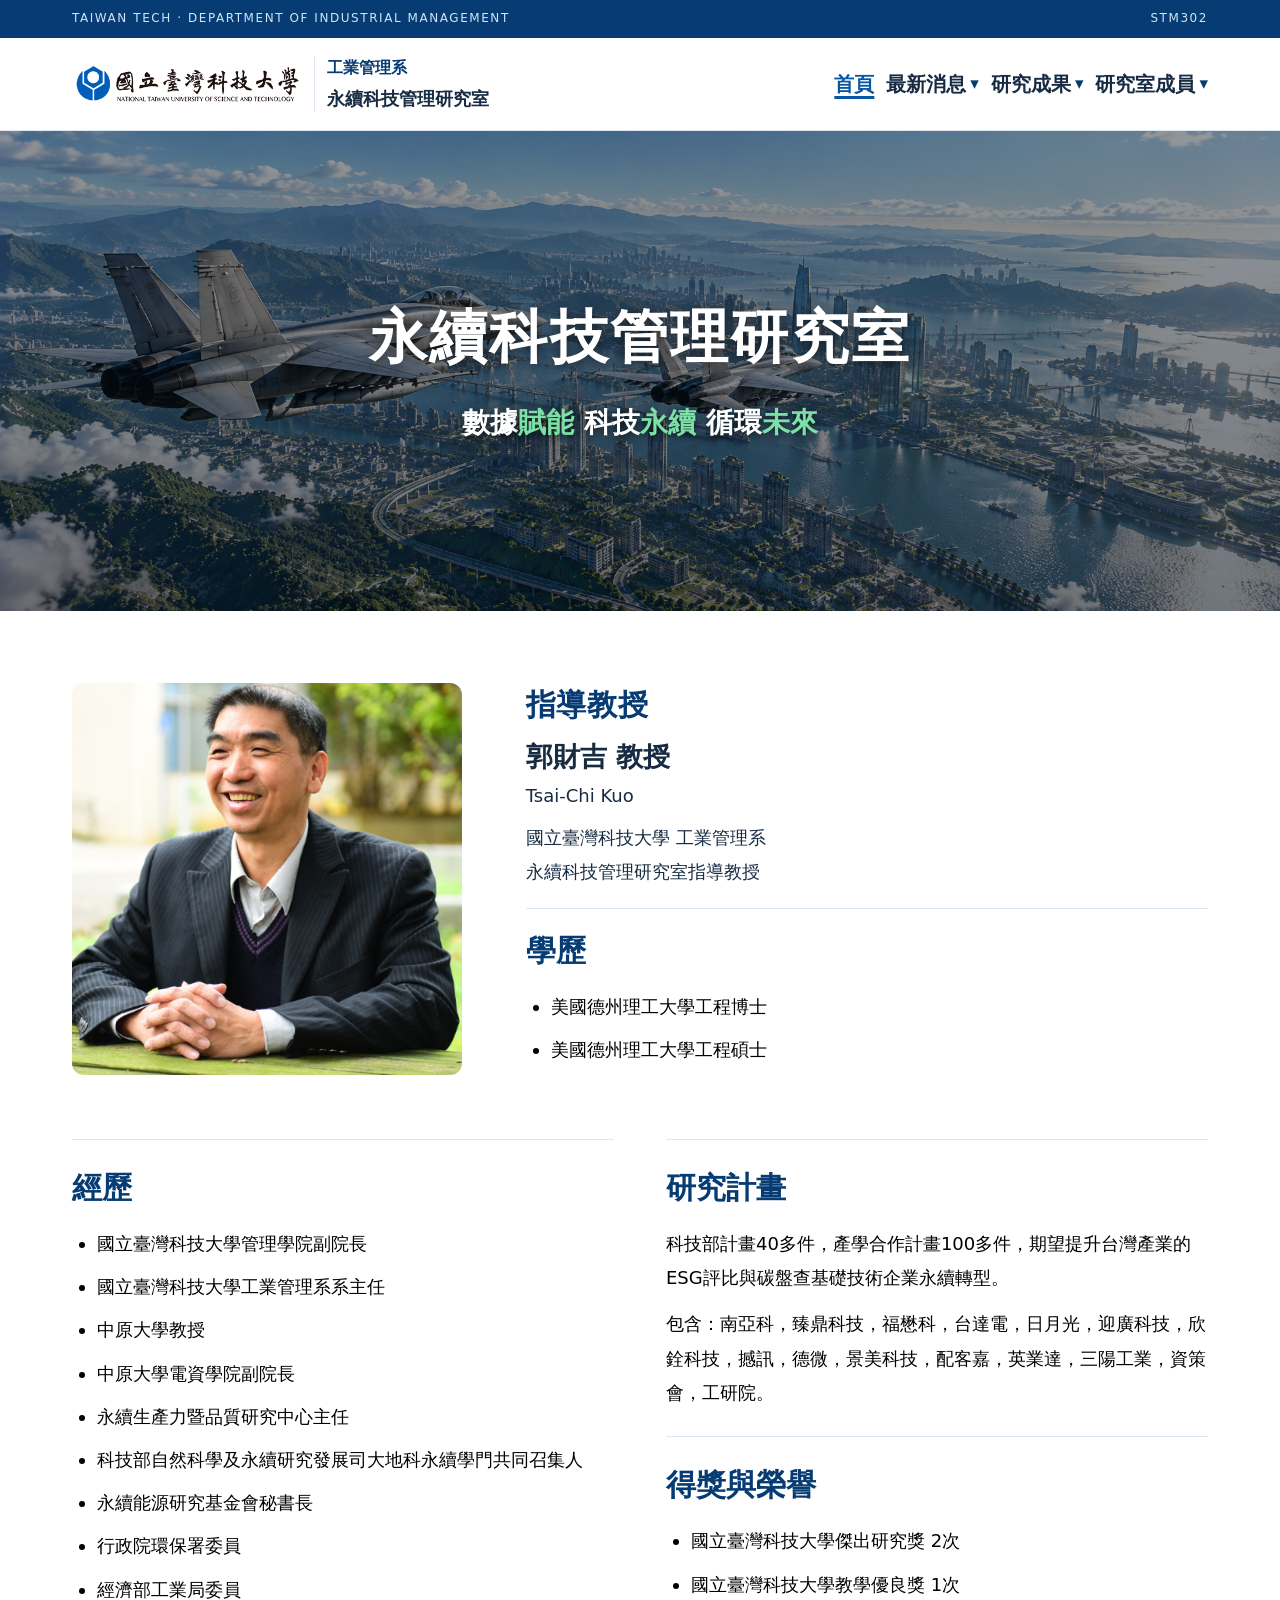
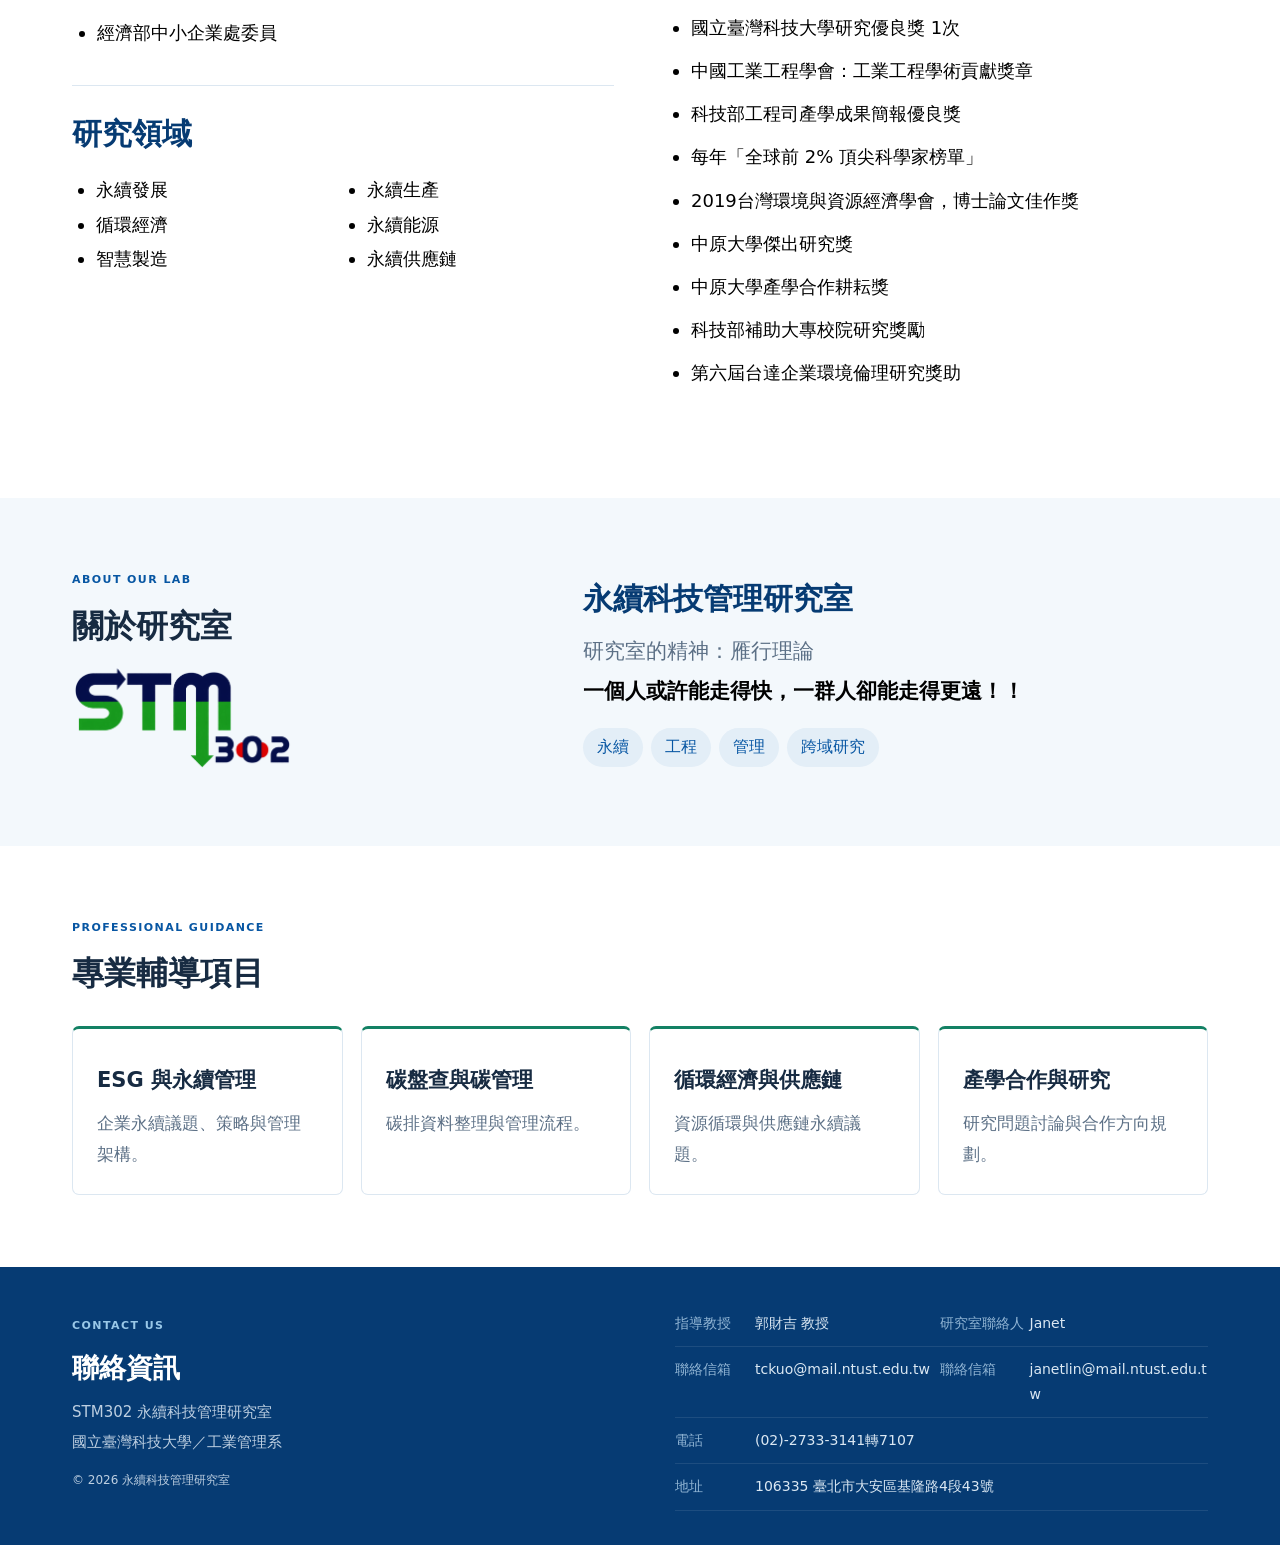
==== index.html @ 4945f53e "網站上架" ====
<!DOCTYPE html>
<html lang="zh-Hant"><head><meta charset="utf-8"><meta content="width=device-width,initial-scale=1" name="viewport"><meta content="國立臺灣科技大學工業管理系，永續科技管理研究室 STM302。首頁" name="description"><title>首頁｜STM302 永續科技管理研究室</title><link href="style.css" rel="stylesheet"><script defer src="script.js"></script></head>
<body><script>document.documentElement.classList.add('has-js');</script><a class="skip-link" href="#main">跳至主要內容</a><div class="topbar"><div class="wrap"><span>TAIWAN TECH · DEPARTMENT OF INDUSTRIAL MANAGEMENT</span><span>STM302</span></div></div>
<header class="site-header"><div class="wrap nav"><a aria-label="永續科技管理研究室首頁" class="school-brand" href="index.html"><img alt="國立臺灣科技大學 National Taiwan University of Science and Technology" height="80" src="assets/ntust-logo.png" width="415"><span class="department">工業管理系<small>永續科技管理研究室</small></span></a><button aria-controls="navLinks" aria-expanded="false" aria-label="開啟導覽選單" class="menu-toggle">選單 ☰</button><nav aria-label="主要導覽" class="nav-links" id="navLinks"><a aria-current="page" href="index.html">首頁</a><div class="nav-members nav-news"><a href="news.html">最新消息</a><button type="button" class="member-nav-toggle" aria-label="展開最新消息選單" aria-expanded="false" aria-controls="news-submenu">▾</button><div class="member-submenu" id="news-submenu"><a href="news.html">觀點資訊</a><a href="news-media.html">媒體報導</a></div></div><div class="nav-members nav-publications"><a href="publications.html">研究成果</a><button type="button" class="member-nav-toggle" aria-label="展開研究成果選單" aria-expanded="false" aria-controls="publication-submenu">▾</button><div class="member-submenu" id="publication-submenu"><a href="publications.html#industry-results">產學成果</a><a href="publications.html#academic-research">學術研究</a></div></div><div class="nav-members"><a href="members.html">研究室成員</a><button type="button" class="member-nav-toggle" aria-label="展開成員選單" aria-expanded="false" aria-controls="member-submenu">▾</button><div class="member-submenu" id="member-submenu"><a href="members.html#current-members">主要成員</a><a href="members.html#alumni-members">畢業成員</a></div></div></nav></div></header>
<main id="main"><section aria-labelledby="lab-title" class="hero">
<!-- 換底圖：修改此 img 的 src，或以新圖片取代 assets/hero-background.png。 -->
<img alt="" aria-hidden="true" class="hero-background" src="assets/hero-background.png">
<div class="wrap hero-centered">
<h1 id="lab-title">永續科技管理研究室</h1>
<p class="hero-subtitle"><span class="hero-white">數據</span><span class="hero-accent">賦能</span> <span class="hero-white">科技</span><span class="hero-accent">永續</span> <span class="hero-white">循環</span><span class="hero-accent">未來</span></p>
</div>
</section>
<section class="section" id="professor">
<div class="wrap profile-grid">
<div class="portrait professor-portrait"><img src="assets/professor.png" alt="郭財吉教授" class="professor-photo"></div><div class="profile-copy">
<h2 class="advisor-heading">指導教授</h2>
<div class="advisor-identity"><h3>郭財吉 教授</h3><p>Tsai-Chi Kuo</p></div>
<p class="lead">國立臺灣科技大學 工業管理系<br>永續科技管理研究室指導教授</p>
<section aria-labelledby="education-title" class="profile-block">
<h3 id="education-title">學歷</h3>
<ul><li>美國德州理工大學工程博士</li><li>美國德州理工大學工程碩士</li></ul>
</section>
</div>
</div><div class="wrap profile-columns"><div class="profile-column"><section aria-labelledby="experience-title" class="profile-block">
<h3 id="experience-title">經歷</h3>
<ul><li>國立臺灣科技大學管理學院副院長</li><li>國立臺灣科技大學工業管理系系主任</li><li>中原大學教授</li><li>中原大學電資學院副院長</li><li>永續生產力暨品質研究中心主任</li><li>科技部自然科學及永續研究發展司大地科永續學門共同召集人</li><li>永續能源研究基金會秘書長</li><li>行政院環保署委員</li><li>經濟部工業局委員</li><li>經濟部中小企業處委員</li></ul>
</section><section aria-labelledby="fields-title" class="profile-block"><h3 id="fields-title">研究領域</h3><ul class="research-fields"><li>永續發展</li><li>循環經濟</li><li>智慧製造</li><li>永續生產</li><li>永續能源</li><li>永續供應鏈</li></ul></section></div><div class="profile-column"><section aria-labelledby="projects-title" class="profile-block">
<h3 id="projects-title">研究計畫</h3>
<p>科技部計畫40多件，產學合作計畫100多件，期望提升台灣產業的ESG評比與碳盤查基礎技術企業永續轉型。</p>
<p>包含：南亞科，臻鼎科技，福懋科，台達電，日月光，迎廣科技，欣銓科技，撼訊，德微，景美科技，配客嘉，英業達，三陽工業，資策會，工研院。</p>
</section><section aria-labelledby="honors-title" class="profile-block">
<h3 id="honors-title">得獎與榮譽</h3>
<ul><li>國立臺灣科技大學傑出研究獎 2次</li><li>國立臺灣科技大學教學優良獎 1次</li><li>國立臺灣科技大學研究優良獎 1次</li><li>中國工業工程學會：工業工程學術貢獻獎章</li><li>科技部工程司產學成果簡報優良獎</li><li>每年「全球前 2% 頂尖科學家榜單」</li><li>2019台灣環境與資源經濟學會，博士論文佳作獎</li><li>中原大學傑出研究獎</li><li>中原大學產學合作耕耘獎</li><li>科技部補助大專校院研究獎勵</li><li>第六屆台達企業環境倫理研究獎助</li></ul>
</section></div></div>
</section>
<section class="section section-soft" id="about"><div class="wrap about-grid"><div><span class="eyebrow">ABOUT OUR LAB</span><h2>關於研究室</h2><span aria-hidden="true" class="big-lab"><img src="assets/lab-icon.png" alt="STM302 永續科技管理研究室" class="lab-icon-about"></span></div><div class="about-copy"><p class="lead about-lab-name">永續科技管理研究室</p><div class="lab-spirit-group"><p class="lab-spirit">研究室的精神：雁行理論</p><p class="lab-spirit lab-spirit-emphasis">一個人或許能走得快，一群人卻能走得更遠！！</p></div><div class="tags"><span>永續</span><span>工程</span><span>管理</span><span>跨域研究</span></div></div></div></section>
<section class="section" id="services"><div class="wrap"><div class="section-heading"><div><span class="eyebrow">PROFESSIONAL GUIDANCE</span><h2>專業輔導項目</h2></div></div><div class="service-grid"><article><h3>ESG 與永續管理</h3><p>企業永續議題、策略與管理架構。</p></article><article><h3>碳盤查與碳管理</h3><p>碳排資料整理與管理流程。</p></article><article><h3>循環經濟與供應鏈</h3><p>資源循環與供應鏈永續議題。</p></article><article><h3>產學合作與研究</h3><p>研究問題討論與合作方向規劃。</p></article></div></div></section></main>
<footer id="contact"><div class="wrap contact-grid restored-contact"><div class="footer-brand"><div class="eyebrow">CONTACT US</div><h2>聯絡資訊</h2><p class="footer-lab-name">STM302 永續科技管理研究室</p><p class="footer-school">國立臺灣科技大學／工業管理系</p><p class="footer-copyright">© <span id="year">2026</span> 永續科技管理研究室</p></div><dl class="contact-info"><div class="contact-identity"><dt>指導教授</dt><dd><a href="https://www.im.ntust.edu.tw/p/412-1014-8023.php?Lang=zh-tw" target="_blank" rel="noopener noreferrer">郭財吉 教授</a></dd><dt>研究室聯絡人</dt><dd>Janet</dd></div><div class="contact-mail"><dt>聯絡信箱</dt><dd><a href="mailto:tckuo@mail.ntust.edu.tw">tckuo@mail.ntust.edu.tw</a></dd><dt>聯絡信箱</dt><dd><a href="mailto:janetlin@mail.ntust.edu.tw">janetlin@mail.ntust.edu.tw</a></dd></div><div><dt>電話</dt><dd>(02)-2733-3141轉7107</dd></div><div><dt>地址</dt><dd>106335 臺北市大安區基隆路4段43號</dd></div></dl></div></footer></body></html>
---- style.css ----
/* STM302：保守整理版。保留原選擇器、條件規則順序與所有不同值的覆寫設定。 */

:root {
  --blue: #0756a3;
  --deep: #063b73;
  --green: #138164;
  --ink: #172b42;
  --muted: #5c7086;
  --line: #dce7f1;
  --soft: #f3f8fc;
}

* {
  box-sizing: border-box;
}

html {
  scroll-behavior: smooth;
  scroll-padding-top: 16px;
}

body {
  margin: 0;
  background: white;
  color: var(--ink);
  font-family: "Microsoft JhengHei","Noto Sans TC",system-ui,sans-serif;
  line-height: 1.8;
}

a {
  color: inherit;
  text-decoration: none;
}

button {
  font: inherit;
  cursor: pointer;
}

h1,h2,h3,p {
  margin-top: 0;
}

h2 {
  font-size: 32px;
  line-height: 1.45;
  margin-bottom: 22px;
  font-weight: 700;
}

p {
  color: var(--muted);
  font-size: 15px;
}

a:focus-visible,button:focus-visible,summary:focus-visible {
  outline: 3px solid #e7aa38;
  outline-offset: 5px;
}

.wrap {
  max-width: 1200px;
  margin: auto;
  padding: 0 32px;
}

.skip-link {
  position: fixed;
  top: -100px;
  left: 15px;
  background: white;
  padding: 10px;
  z-index: 50;
}

.skip-link:focus {
  top: 8px;
}

.topbar {
  background: var(--deep);
  color: #d2e5f4;
  font-size: 10px;
  letter-spacing: .13em;
  padding: 8px 0;
}

.topbar .wrap {
  display: flex;
  justify-content: space-between;
}

.site-header {
  position: relative;
  top: auto;
  background: rgba(255,255,255,.97);
  border-bottom: 1px solid var(--line);
  z-index: 10;
}

.nav {
  display: flex;
  justify-content: space-between;
  align-items: center;
  gap: 24px;
  min-height: 92px;
}

.school-brand {
  display: flex;
  align-items: center;
  gap: 17px;
  flex-shrink: 0;
}

.school-brand img {
  width: 255px;
  height: auto;
  display: block;
}

.department {
  border-left: 1px solid var(--line);
  padding-left: 17px;
  color: var(--deep);
  font-size: 14px;
  font-weight: 700;
  line-height: 1.5;
}

.department small {
  display: block;
  font-size: 10px;
  font-weight: 400;
  color: var(--muted);
  margin-top: 3px;
}

.nav-links {
  display: flex;
  gap: 23px;
  align-items: center;
  font-size: 13px;
  font-weight: 600;
}

.nav-links a {
  padding: 31px 0;
  border-bottom: 3px solid transparent;
}

.nav-links a:hover,.nav-links a[aria-current="page"] {
  border-color: var(--blue);
  color: var(--blue);
}

.menu-toggle {
  display: none;
  border: 1px solid var(--line);
  background: white;
  padding: 8px 13px;
  color: var(--blue);
  border-radius: 4px;
}

.hero {
  background: linear-gradient(115deg,#f5faff,#eaf4fd 65%,#edf8f2);
  padding: 64px 0 60px;
}

.hero-grid {
  display: grid;
  grid-template-columns: 1.3fr 1fr;
  gap: 55px;
  align-items: center;
}

.eyebrow {
  color: var(--blue);
  letter-spacing: .13em;
  font-size: 11px;
  font-weight: 700;
  display: block;
}

.lab-name {
  font-size: 16px;
  font-weight: 600;
  letter-spacing: .06em;
  margin: 18px 0 10px;
  color: var(--deep);
}

.hero h1 {
  font-size: clamp(32px,3.6vw,46px);
  line-height: 1.45;
  letter-spacing: -.025em;
  margin-bottom: 20px;
}

.hero h1 span {
  color: var(--green);
}

.hero-description {
  font-size: 16px;
  line-height: 1.9;
  margin-bottom: 26px;
}

.actions {
  display: flex;
  gap: 12px;
  flex-wrap: wrap;
}

.btn {
  display: inline-block;
  background: var(--blue);
  color: white;
  padding: 11px 21px;
  font-size: 13px;
  font-weight: 600;
  border-radius: 5px;
  border: 1px solid var(--blue);
}

.btn:hover {
  background: var(--deep);
}

.btn-outline {
  color: var(--blue);
  background: white;
  border-color: #b9d0e6;
}

.btn-outline:hover {
  background: #e1edf7;
}

.hero-panel {
  position: relative;
  background: linear-gradient(150deg,#0756a3,#063b73);
  border-radius: 16px;
  min-height: 365px;
  overflow: hidden;
  color: white;
  padding: 26px;
  box-shadow: 0 18px 40px #0b548320;
}

.panel-kicker {
  font-size: 10px;
  letter-spacing: .2em;
  color: #b4d2e9;
}

.diagram {
  position: relative;
  height: 265px;
  display: grid;
  place-items: center;
}

.orbit {
  width: 215px;
  height: 215px;
  border: 1px solid #77b5d773;
  border-radius: 50%;
  display: grid;
  place-items: center;
  position: relative;
}

.orbit:before {
  content: "";
  position: absolute;
  inset: 26px;
  border: 1px solid #b7e2d773;
  border-radius: 50%;
}

.orbit span {
  background: #ffffff10;
  border: 1px solid #ffffff25;
  border-radius: 50%;
  width: 110px;
  height: 110px;
  display: grid;
  place-items: center;
  font-size: 33px;
  font-weight: 600;
  letter-spacing: .1em;
  color: #e1f5ea;
}

.orbit-label {
  position: absolute;
  background: #0b548e;
  color: #d3e7f6;
  border: 1px solid #78afcc;
  font-size: 11px;
  border-radius: 30px;
  padding: 5px 14px;
}

.label-one {
  top: 21px;
  left: 46%;
}

.label-two {
  bottom: 42px;
  left: 10%;
}

.label-three {
  bottom: 42px;
  right: 10%;
}

.panel-bottom {
  display: flex;
  align-items: center;
  justify-content: space-between;
  gap: 12px;
  border-top: 1px solid #ffffff25;
  padding-top: 15px;
}

.panel-bottom strong {
  letter-spacing: .13em;
  font-size: 18px;
}

.panel-bottom span {
  font-size: 11px;
  color: #c1dcec;
}

.section {
  padding: 72px 0;
}

.section-soft {
  background: var(--soft);
}

.profile-grid {
  display: grid;
  grid-template-columns: .8fr 1.4fr;
  gap: 64px;
  align-items: center;
}

.portrait {
  background: linear-gradient(140deg,#0c5297,#16806e);
  color: white;
  padding: 26px;
  border-radius: 12px;
  min-height: 355px;
  display: flex;
  flex-direction: column;
  justify-content: space-between;
}

.portrait>span {
  font-size: 10px;
  letter-spacing: .18em;
  color: #d6e7f2;
}

.portrait-initial {
  font-size: 77px;
  font-family: serif;
  align-self: center;
  color: #ffffff68;
}

.portrait h2 {
  font-size: 27px;
  margin-bottom: 0;
}

.portrait p {
  color: #dae8ee;
  margin-bottom: 3px;
  font-size: 13px;
}

.portrait small {
  font-size: 10px;
  color: #c6dce2;
}

.profile-copy h2 {
  margin: 15px 0 18px;
}

.lead {
  font-size: 18px;
  line-height: 1.9;
  color: var(--ink);
}

.scholar-links {
  display: flex;
  flex-wrap: wrap;
  gap: 9px;
  margin: 22px 0;
}

.scholar-links a {
  padding: 7px 11px;
  color: var(--blue);
  border: 1px solid #c6d9e9;
  border-radius: 4px;
  font-size: 11px;
  background: white;
}

.scholar-links a:hover {
  background: #eef6fd;
}

.profile-details {
  margin-top: 20px;
}

details {
  border-top: 1px solid var(--line);
  padding: 12px 0;
}

summary {
  font-size: 13px;
  cursor: pointer;
  color: var(--deep);
  font-weight: 600;
}

details p {
  font-size: 12px;
  margin: 12px 0 0;
}

.about-grid {
  display: grid;
  grid-template-columns: 1fr 1.4fr;
  gap: 64px;
}

.about-grid h2 {
  margin: 14px 0;
}

.big-lab {
  font-size: 54px;
  font-weight: 700;
  color: #d0e0ee;
  letter-spacing: .04em;
}

.note {
  font-size: 12px;
  color: var(--muted);
  border-left: 3px solid #9dbbb1;
  padding: 4px 0 4px 13px;
}

.tags {
  display: flex;
  flex-wrap: wrap;
  gap: 8px;
  margin-top: 23px;
}

.tags span {
  font-size: 12px;
  color: var(--blue);
  background: #e3eef7;
  border-radius: 30px;
  padding: 5px 14px;
}

.section-heading {
  display: flex;
  justify-content: space-between;
  align-items: end;
  gap: 32px;
  margin-bottom: 30px;
}

.section-heading h2 {
  margin: 12px 0 0;
}

.section-heading p {
  font-size: 12px;
  margin: 0;
}

.service-grid {
  display: grid;
  grid-template-columns: repeat(4,1fr);
  gap: 18px;
}

.service-grid article,.research-card {
  border: 1px solid var(--line);
  padding: 24px;
  border-radius: 7px;
  border-top: 3px solid var(--green);
  background: white;
}

.service-number {
  font-size: 27px;
  color: #9ebacb;
  font-weight: 600;
}

.service-grid h3 {
  font-size: 17px;
  margin: 12px 0;
}

.service-grid p {
  font-size: 13px;
  margin: 0;
}

footer {
  background: var(--deep);
  color: #dbe8f3;
  padding: 48px 0 0;
}

footer h2 {
  color: white;
  font-size: 27px;
  margin: 12px 0;
}

footer .eyebrow {
  color: #99c8e8;
}

footer p {
  font-size: 13px;
  color: #bdcfe1;
  margin: 3px 0;
}

.contact-grid {
  display: grid;
  grid-template-columns: 1fr 1fr;
  gap: 70px;
  align-items: center;
}

.contact-grid dl {
  margin: 0;
}

.contact-grid dl div {
  display: grid;
  grid-template-columns: 105px 1fr;
  gap: 10px;
  padding: 10px 0;
  border-bottom: 1px solid #ffffff18;
  font-size: 12px;
}

.contact-grid dt {
  color: #91b5d4;
}

.contact-grid dd {
  margin: 0;
  color: #dbe8f3;
}

.footer-bottom {
  margin-top: 35px;
  padding-top: 19px;
  padding-bottom: 19px;
  border-top: 1px solid #ffffff20;
  display: flex;
  justify-content: space-between;
  gap: 15px;
  font-size: 10px;
  color: #9cbbd6;
}

.page-hero {
  background: var(--soft);
  padding: 32px 0 44px;
  border-bottom: 1px solid var(--line);
}

.breadcrumb {
  display: flex;
  gap: 8px;
  font-size: 11px;
  color: var(--muted);
  margin-bottom: 25px;
}

.breadcrumb a {
  color: var(--blue);
}

.page-hero h1 {
  font-size: 38px;
  margin: 9px 0;
}

.page-hero p {
  margin-bottom: 0;
}

.news-list {
  margin-top: 32px;
}

.news-list article {
  display: grid;
  grid-template-columns: 150px 1fr;
  gap: 30px;
  border-top: 1px solid var(--line);
  padding: 27px 0;
}

.news-list time {
  color: var(--blue);
  font-size: 13px;
}

.category {
  display: inline-block;
  background: #eaf4fc;
  color: var(--blue);
  padding: 3px 9px;
  border-radius: 3px;
  font-size: 10px;
}

.news-list h2 {
  font-size: 21px;
  margin: 10px 0;
}

.news-list p {
  font-size: 14px;
  margin-bottom: 0;
}

.research-grid {
  display: grid;
  grid-template-columns: repeat(3,1fr);
  gap: 24px;
  margin-top: 30px;
}

.research-card h2 {
  font-size: 22px;
  margin: 15px 0;
}

.research-card p {
  font-size: 14px;
}

.results-grid {
  display: grid;
  grid-template-columns: 1fr 1fr;
  gap: 24px;
}

.feature-card {
  padding: 30px;
  border: 1px solid var(--line);
  border-radius: 8px;
  background: var(--soft);
}

.feature-card h2 {
  font-size: 25px;
  margin: 14px 0;
}

.advisor-member {
  display: flex;
  align-items: center;
  gap: 30px;
  border-bottom: 1px solid var(--line);
  padding-bottom: 36px;
}

.member-initial {
  width: 110px;
  height: 125px;
  border-radius: 8px;
  background: #e0edf6;
  display: grid;
  place-items: center;
  font-size: 44px;
  color: var(--blue);
  font-family: serif;
}

.advisor-member h2 {
  font-size: 26px;
  margin: 10px 0;
}

.advisor-member p {
  margin-bottom: 12px;
}

.text-link {
  font-size: 13px;
  color: var(--blue);
  text-decoration: underline;
  text-underline-offset: 4px;
}

.member-groups {
  margin-top: 35px;
}

@media (max-width:1100px) {
  .school-brand img {
    width: 220px;
  }

  .department {
    font-size: 12px;
    padding-left: 12px;
  }

  .school-brand {
    gap: 12px;
  }

  .nav-links {
    gap: 17px;
    font-size: 12px;
  }

  .hero-grid {
    gap: 35px;
  }

  .service-grid {
    grid-template-columns: 1fr 1fr;
  }

}

@media (max-width:950px) {
  .menu-toggle {
    display: block;
    flex-shrink: 0;
  }

  .nav-links {
    display: none;
    position: absolute;
    left: 0;
    right: 0;
    top: 92px;
    background: white;
    border-bottom: 1px solid var(--line);
    padding: 13px 32px;
    gap: 0;
  }

  .nav-links.open {
    display: grid;
    grid-template-columns: repeat(3,1fr);
  }

  .nav-links a {
    padding: 10px 0;
  }

  .hero h1 {
    font-size: 35px;
  }

  .profile-grid,.about-grid {
    gap: 35px;
  }

}

@media (max-width:680px) {
  .wrap {
    padding: 0 20px;
  }

  .topbar {
    font-size: 8px;
    letter-spacing: .035em;
  }

  .nav {
    min-height: 84px;
    gap: 10px;
  }

  .school-brand img {
    width: 195px;
  }

  .school-brand {
    align-items: flex-start;
    flex-direction: column;
    gap: 3px;
  }

  .department {
    border: none;
    padding: 0;
    font-size: 10px;
  }

  .department small {
    display: inline;
    font-size: 9px;
    margin-left: 10px;
  }

  .menu-toggle {
    padding: 7px 9px;
    font-size: 12px;
  }

  .nav-links {
    top: 84px;
    padding: 12px 20px;
    grid-template-columns: 1fr 1fr !important;
  }

  .hero {
    padding: 37px 0;
  }

  .hero-grid,.profile-grid,.about-grid,.results-grid,.contact-grid,.research-grid {
    grid-template-columns: 1fr;
    gap: 28px;
  }

  .hero h1 {
    font-size: 32px;
  }

  .hero-description {
    font-size: 14px;
  }

  .hero-panel {
    min-height: 330px;
    padding: 22px;
  }

  .diagram {
    height: 230px;
  }

  .orbit {
    width: 185px;
    height: 185px;
  }

  .hero-panel .label-one {
    top: 10px;
  }

  .label-two,.label-three {
    bottom: 28px;
  }

  .section {
    padding: 46px 0;
  }

  h2 {
    font-size: 27px;
  }

  .portrait {
    min-height: 285px;
    max-width: 400px;
  }

  .profile-copy h2 {
    font-size: 29px;
  }

  .lead {
    font-size: 16px;
  }

  .big-lab {
    font-size: 40px;
  }

  .section-heading {
    display: block;
  }

  .section-heading p {
    margin-top: 15px;
  }

  .service-grid {
    grid-template-columns: 1fr;
    gap: 14px;
  }

  .service-grid article {
    padding: 20px;
  }

  .service-grid h3 {
    margin: 6px 0;
  }

  .news-list article {
    grid-template-columns: 1fr;
    gap: 8px;
  }

  .page-hero {
    padding: 25px 0 32px;
  }

  .page-hero h1 {
    font-size: 30px;
  }

  .feature-card {
    padding: 24px;
  }

  .advisor-member {
    gap: 20px;
  }

  .advisor-member h2 {
    font-size: 23px;
  }

  .member-initial {
    width: 80px;
    height: 105px;
    flex-shrink: 0;
  }

  .footer-bottom {
    flex-direction: column;
    gap: 4px;
  }

  footer {
    padding-top: 35px;
  }

  .contact-grid {
    gap: 20px;
  }

  .contact-grid dl div {
    grid-template-columns: 90px 1fr;
  }

}

@media (prefers-reduced-motion:reduce) {
  html {
    scroll-behavior: auto;
  }

}

/* 2026-10-05：主次標題、圖片底圖、直接展開履歷。 */

.nav {
  gap: 16px;
}

.nav-links {
  gap: 12px;
  font-size: 18px;
}

.nav-links a {
  padding: 24px 2px;
}

.school-brand {
  gap: 12px;
}

.school-brand img {
  width: 230px;
}

.department {
  padding-left: 12px;
}

.department small {
  font-size: 15px;
  margin-top: 5px;
}

.hero {
  position: relative;
  isolation: isolate;
  min-height: 480px;
  display: flex;
  align-items: center;
  justify-content: center;
  padding: 100px 0;
  background: #1b2733;
  overflow: hidden;
}

.hero-background {
  position: absolute;
  inset: 0;
  width: 100%;
  height: 100%;
  object-fit: cover;
  object-position: center 52%;
  z-index: -2;
}

.hero::after {
  content: "";
  position: absolute;
  inset: 0;
  background: linear-gradient(180deg,rgba(4,16,29,.43),rgba(4,16,29,.57));
  z-index: -1;
}

.hero-centered {
  width: 100%;
  text-align: center;
}

.hero h1 {
  color: #fff;
  font-size: clamp(34px,4.6vw,58px);
  line-height: 1.5;
  margin: 0 0 18px;
  letter-spacing: .04em;
  text-shadow: 0 2px 12px #0008;
}

.hero-subtitle {
  color: #fff;
  font-size: clamp(17px,2vw,24px);
  line-height: 1.7;
  margin: 0;
  font-weight: 500;
  text-shadow: 0 2px 8px #000a;
}

.profile-grid {
  align-items: start;
}

.profile-copy .advisor-heading {
  font-size: 30px;
  color: var(--blue);
  margin: 0 0 12px;
  letter-spacing: .02em;
}

.advisor-subtitle {
  font-size: 21px;
  color: var(--ink);
  margin: 0 0 20px;
  font-weight: 500;
}

.static-profile {
  margin-top: 25px;
}

.profile-block {
  padding: 20px 0;
  border-top: 1px solid var(--line);
}

.profile-block h3 {
  font-size: 20px;
  margin: 0 0 12px;
  color: var(--deep);
}

.profile-block ul {
  margin: 0;
  padding-left: 22px;
  color: var(--muted);
  font-size: 15px;
}

.profile-block li {
  margin-bottom: 7px;
  line-height: 1.9;
}

.profile-block p {
  margin-bottom: 12px;
  line-height: 1.9;
}

.profile-block p:last-child {
  margin-bottom: 0;
}

.academic-access {
  margin-top: 18px;
}

.academic-access>p {
  font-size: 14px;
}

.academic-access .scholar-links {
  margin: 12px 0 0;
}

.academic-access .scholar-links a {
  font-size: 13px;
}

@media (max-width:1100px) {
  .nav-links {
    font-size: 17px;
    gap: 9px;
  }

  .department small {
    font-size: 14px;
  }

  .school-brand img {
    width: 215px;
  }

}

@media (max-width:950px) {
  .nav-links {
    font-size: 18px;
    padding: 14px 24px;
  }

  .nav-links a {
    padding: 12px 0;
  }

  .nav {
    gap: 12px;
  }

}

@media (max-width:680px) {
  .hero {
    min-height: 360px;
    padding: 72px 0;
  }

  .hero h1 {
    font-size: 32px;
    letter-spacing: .01em;
  }

  .hero-subtitle {
    font-size: 18px;
  }

  .school-brand img {
    width: 185px;
  }

  .department {
    font-size: 12px;
    padding-left: 0;
  }

  .department small {
    display: block;
    font-size: 14px;
    margin: 3px 0 0;
  }

  .nav {
    min-height: 106px;
  }

  .nav-links {
    top: 106px;
    font-size: 17px;
  }

  .profile-copy .advisor-heading {
    font-size: 27px;
  }

  .advisor-subtitle {
    font-size: 18px;
  }

  .profile-block h3 {
    font-size: 19px;
  }

  .profile-block ul {
    font-size: 14px;
  }

}

@media (max-width:950px) {
  html:not(.has-js) .nav {
    flex-wrap: wrap;
    padding-top: 12px;
    padding-bottom: 12px;
  }

  html:not(.has-js) .menu-toggle {
    display: none;
  }

  html:not(.has-js) .nav-links {
    display: flex;
    position: static;
    flex-wrap: wrap;
    padding: 0;
    gap: 10px 20px;
    border: 0;
  }

  html:not(.has-js) .nav-links a {
    padding: 7px 0;
  }

}

/* 履歷：保留上方照片與學歷，下面以兩欄平衡長度。 */

.profile-columns {
  display: grid;
  grid-template-columns: minmax(0,1fr) minmax(0,1fr);
  margin-top: 42px;
}

.profile-block h3 {
  font-size: 30px;
  line-height: 1.45;
  margin-bottom: 18px;
}

.profile-block p,.profile-block ul {
  font-size: 18px;
  line-height: 1.9;
}

.profile-block ul {
  padding-left: 25px;
}

.profile-block li {
  margin-bottom: 9px;
}

.profile-column {
  min-width: 0;
}

.profile-column .profile-block {
  padding: 26px 0;
}

.field-list {
  columns: 2;
  column-gap: 24px;
}

.field-list li {
  break-inside: avoid;
}

.publication-year {
  border-top: 2px solid var(--blue);
  padding-top: 28px;
  margin-top: 38px;
}

.publication-year h2 {
  color: var(--blue);
  font-size: 32px;
}

.publication-type h3 {
  font-size: 22px;
  margin: 25px 0 10px;
}

.publication-list {
  padding-left: 26px;
  margin: 0;
}

.publication-list li {
  padding: 16px 8px 18px;
  border-bottom: 1px solid var(--line);
  font-size: 17px;
  overflow-wrap: anywhere;
}

.publication-title {
  display: block;
  color: var(--ink);
  font-weight: 650;
  line-height: 1.65;
}

.publication-authors,.publication-venue {
  display: block;
  font-size: 15px;
  color: var(--muted);
  margin-top: 5px;
}

.publication-source {
  font-size: 14px;
  color: var(--blue);
  text-decoration: underline;
  text-underline-offset: 3px;
}

.publication-summary {
  font-size: 18px;
  color: var(--deep);
}

.publication-status {
  padding: 18px 22px;
  background: var(--soft);
  border-left: 4px solid var(--blue);
  font-size: 15px;
  line-height: 1.8;
}

@media (max-width:680px) {
  .profile-columns {
    grid-template-columns: 1fr;
    gap: 0;
    margin-top: 28px;
  }

  .profile-block h3 {
    font-size: 27px;
  }

  .profile-block p,.profile-block ul {
    font-size: 16px;
  }

  .field-list {
    columns: 1;
  }

  .publication-list li {
    font-size: 16px;
  }

}

/* 首頁對齊與研究成果緊湊排版。 */

.profile-columns {
  width: 100%;
  margin: 42px auto 0;
  gap: 52px;
}

.profile-column {
  overflow-wrap: anywhere;
}

.profile-copy .advisor-heading {
  color: var(--deep);
}

.profile-block p,.profile-block ul {
  color: #000;
}

.field-primary {
  display: flex;
  flex-wrap: wrap;
  gap: 10px 22px;
  list-style: none;
  margin: 0 0 16px !important;
  padding: 0 !important;
  font-weight: 600;
}

.field-primary li {
  margin: 0;
}

.publications-hero {
  padding: 20px 0;
  border-bottom: 0;
}

.publications-hero h1 {
  font-size: 30px;
  line-height: 1.4;
  margin: 0;
}

.publications-hero+.section {
  padding-top: 24px;
}

.publication-year {
  border: 0;
  padding-top: 0;
  margin-top: 0;
}

.publication-type {
  margin: 0 0 30px;
}

.publication-type .publication-group-heading {
  font-size: 22px;
  color: var(--deep);
  line-height: 1.45;
  margin: 0 0 12px;
}

.publication-list li {
  border: 0;
  padding: 10px 0 14px;
}

.publication-title {
  font-size: 15px;
  font-weight: 400;
  color: #686868;
  line-height: 1.8;
}

.publication-authors {
  color: #686868;
}

.author-kuo {
  color: #000;
  font-weight: 700;
}

.publication-coverage {
  font-size: 13px;
  color: #686868;
  margin: 32px 0 0;
}

@media (max-width:680px) {
  .profile-columns {
    margin-top: 28px;
    gap: 0;
  }

  .field-primary {
    gap: 8px 18px;
  }

  .publication-title {
    font-size: 15px;
  }

  .publication-type .publication-group-heading {
    font-size: 20px;
  }

  .publications-hero h1 {
    font-size: 28px;
  }

}

.compact-page-hero {
  padding: 20px 0;
  border-bottom: 0;
}

.compact-page-hero h1 {
  font-size: 30px;
  line-height: 1.4;
  margin: 0;
}

.compact-page-hero+.section {
  padding-top: 24px;
}

.publication-note {
  display: block;
  font-size: 13px;
  line-height: 1.8;
  color: #686868;
  margin-top: 4px;
}

.contact-grid dd {
  overflow-wrap: anywhere;
}

.contact-grid dd a {
  text-decoration: none;
}

@media (max-width:680px) {
  .compact-page-hero h1 {
    font-size: 28px;
  }

}

/* 研究領域依順序分為左右兩欄，各五項。 */

.profile-block .research-fields {
  display: grid;
  grid-template-columns: repeat(2,minmax(0,1fr));
  grid-template-rows: repeat(3,auto);
  grid-auto-flow: column;
  column-gap: 24px;
  row-gap: 0;
  padding-left: 24px;
}

.profile-block .research-fields li {
  margin: 0;
  padding-right: 4px;
  overflow-wrap: anywhere;
}

/* 圖示與成員選單 */

.lab-icon-small {
  width: 76px;
  height: auto;
  vertical-align: middle;
  display: inline-block;
  margin-right: 8px;
}

.topbar .lab-icon-small {
  width: 58px;
  background: #fff;
  border-radius: 3px;
  padding: 2px;
}

.lab-icon-about {
  display: block;
  width: min(280px,100%);
  height: auto;
}

.big-lab {
  line-height: 1;
  margin-top: 20px;
}

.contact-grid .lab-icon-small,.footer-bottom .lab-icon-small {
  background: #fff;
  border-radius: 4px;
  padding: 4px;
}

.member-controls {
  display: flex;
  justify-content: center;
  align-items: center;
  gap: 14px;
  margin-bottom: 35px;
}

.member-controls label {
  font-size: 18px;
  color: var(--deep);
}

.member-controls select {
  font: inherit;
  font-size: 18px;
  padding: 10px 38px 10px 16px;
  border: 1px solid #b9cddd;
  border-radius: 5px;
  background: white;
  color: var(--deep);
}

.members-heading {
  font-size: 38px;
  text-align: center;
  color: var(--deep);
  margin-bottom: 40px;
}

.member-level {
  margin-bottom: 44px;
}

.member-level h3 {
  font-size: 26px;
  color: var(--deep);
  border-bottom: 0;
  margin-bottom: 20px;
}

.member-card-grid {
  display: grid;
  grid-template-columns: repeat(2,minmax(0,1fr));
  gap: 22px;
}

.member-card {
  display: flex;
  align-items: center;
  gap: 24px;
  padding: 20px;
  background: var(--soft);
  border-radius: 7px;
}

.member-photo-placeholder {
  flex: 0 0 110px;
  aspect-ratio: 3/4;
  display: grid;
  place-items: center;
  border: 1px dashed #a8bbc9;
  border-radius: 4px;
  color: #718496;
  font-size: 14px;
  background: white;
}

.member-card h4 {
  font-size: 21px;
  color: #000;
  margin: 0;
  overflow-wrap: anywhere;
}

.alumni-placeholder {
  text-align: center;
}

.has-js #alumni-members {
  display: none;
}

.has-js #alumni-members.is-visible {
  display: block;
}

.has-js #current-members.is-hidden {
  display: none;
}

@media (max-width:680px) {
  .member-card-grid {
    grid-template-columns: 1fr;
  }

  .member-card {
    gap: 20px;
  }

  .members-heading {
    font-size: 32px;
  }

  .member-photo-placeholder {
    flex-basis: 90px;
  }

  .footer-bottom .lab-icon-small {
    width: 52px;
  }

}

/* 頁首頁尾文字、教授照片及成員導覽 */

.topbar {
  font-size: 12px;
}

.department {
  font-size: 16px;
}

.department small {
  font-size: 12px;
}

.nav-links {
  font-size: 20px;
}

.footer-brand {
  padding-bottom: 36px;
}

.footer-lab-name,.footer-school {
  font-size: 15px;
}

.footer-copyright {
  font-size: 12px;
  margin-top: 14px;
}

footer {
  padding-top: 34px;
}

.professor-portrait {
  padding: 0;
  background: var(--deep);
  min-height: 0;
  overflow: hidden;
}

.professor-photo {
  display: block;
  width: 100%;
  height: auto;
}

.professor-caption {
  padding: 18px 24px;
}

.professor-caption h2 {
  font-size: 27px;
}

.about-lab-name {
  font-size: 30px;
  font-weight: 700;
  color: var(--deep);
}

.service-number {
  display: block;
  line-height: 1.15;
}

.service-grid h3 {
  font-size: 21px;
  line-height: 1.5;
  margin: 5px 0 12px;
}

.service-grid p {
  font-size: 17px;
}

/* 主要成員照片 */
.member-photo {
  width: 110px;
  height: 147px;
  flex: 0 0 110px;
  object-fit: cover;
  object-position: center top;
  background: #f3f7fa;
  border-radius: 4px;
}

/* 預設圖完整顯示，不裁切 */
.member-photo[src*="temporary-xd."] {
  object-fit: contain;
  object-position: center;
}

.nav-members {
  display: flex;
  align-items: center;
  position: relative;
  gap: 4px;
}

.member-nav-toggle {
  border: 0;
  background: transparent;
  color: var(--deep);
  padding: 8px 0;
  font-size: 17px;
}

.member-submenu {
  display: none;
  position: absolute;
  right: 0;
  min-width: 160px;
  background: #fff;
  box-shadow: 0 8px 22px #063b731a;
  border: 1px solid var(--line);
  border-radius: 4px;
  padding: 5px 14px;
}

.nav-links .member-submenu a {
  display: block;
  font-size: 18px;
  padding: 10px 0;
  border: 0;
  white-space: nowrap;
}

.member-submenu a:hover {
  color: var(--blue);
  background: var(--soft);
}

.nav-members.submenu-open .member-submenu {
  display: block;
}

@media (max-width:950px) {
  .nav-links {
    font-size: 20px;
  }

  .nav-members {
    align-self: stretch;
    justify-content: space-between;
  }

  .member-submenu {
    position: static;
    box-shadow: none;
    border: 0;
    padding: 0 12px;
    width: 100%;
    min-width: 0;
  }

  .nav-members {
    flex-wrap: wrap;
  }

  .member-submenu a {
    font-size: 18px;
  }

}

@media (max-width:680px) {
  .department {
    font-size: 14px;
  }

  .department small {
    font-size: 11px;
  }

  .about-lab-name {
    font-size: 27px;
  }

  .member-photo {
    width: 90px;
    height: 120px;
    flex-basis: 90px;
  }

  .service-grid h3 {
    font-size: 21px;
  }

  .service-grid p {
    font-size: 17px;
  }

}

/* 教授文字與照片分開，並精簡導覽間距。 */

.profile-copy .advisor-heading {
  margin-bottom: 12px;
}

.advisor-identity {
  margin-bottom: 18px;
}

.advisor-identity h3 {
  font-size: 27px;
  line-height: 1.4;
  color: var(--ink);
  margin: 0 0 4px;
}

.advisor-identity p {
  font-size: 18px;
  color: var(--ink);
  margin: 0;
}

.department small {
  font-size: 18px;
  font-weight: 600;
  color: var(--ink);
}

.nav-links>a,.nav-members>a {
  padding: 4px 0;
  border-bottom: 0;
  line-height: 1.5;
}

.nav-links>a:hover,.nav-links>a[aria-current="page"],.nav-members>a:hover,.nav-members>a[aria-current="page"] {
  text-decoration: underline;
  text-decoration-thickness: 3px;
  text-underline-offset: 5px;
  color: var(--blue);
}

.member-nav-toggle {
  padding: 4px 0;
  line-height: 1.5;
}

.member-submenu {
  left: 0;
  right: auto;
  top: 100%;
  min-width: 100%;
  padding: 3px 8px;
}

.nav-links .member-submenu a {
  padding: 5px 0;
  line-height: 1.5;
}

.lab-icon-about {
  width: min(220px,100%);
}

.restored-contact {
  padding-bottom: 34px;
}

.restored-contact .footer-brand {
  padding-bottom: 0;
}

.restored-contact dl div {
  font-size: 14px;
}

.restored-contact dd a {
  text-decoration: none;
}

@media (max-width:950px) {
  .nav-members {
    align-self: stretch;
  }

  .member-submenu {
    width: 100%;
    padding: 2px 8px;
  }

}

@media (max-width:680px) {
  .department small {
    font-size: 15px;
  }

  .restored-contact {
    gap: 24px;
  }

  .advisor-identity h3 {
    font-size: 25px;
  }

}

/* 教授欄靠頂，研究室精神與標籤字級依指定比例呈現。 */

#professor .profile-grid {
  align-items: start;
}

#professor .profile-copy .advisor-heading {
  margin-top: 0;
}

#about {
  --about-name-size: 30px;
}

#about .about-lab-name {
  font-size: var(--about-name-size);
}

#about .lab-spirit {
  line-height: 1.8;
  margin-bottom: 12px;
}

#about .lab-spirit-emphasis {
  font-weight: 700;
  color: #000;
}

#about .tags span {
  font-size: 15.9375px;
}

@media (max-width:680px) {
  #about {
    --about-name-size: 27px;
  }

}

/* 研究室精神以首頁主標題的一半字級呈現，介紹區塊上下等距。 */

:root {
  --home-title-size: clamp(34px,4.6vw,58px);
}

.hero h1 {
  font-size: var(--home-title-size);
}

#about .lab-spirit {
  font-size: calc(var(--about-name-size)*0.75);
  margin: 0;
  line-height: 1.6;
}

#about .about-copy {
  display: flex;
  flex-direction: column;
  align-items: flex-start;
}

#about .about-copy>.about-lab-name,#about .about-copy>.tags {
  margin: 0;
}

.lab-spirit-group {
  display: flex;
  flex-direction: column;
  gap: 8px;
}

.advisor-identity {
  margin-bottom: 9px;
}

.advisor-subtitle {
  margin-bottom: 10px;
}

@media (max-width:680px) {
  :root {
    --home-title-size: 32px;
  }

}

/* 兩句作為同一區塊，上下各20px。 */

#about .lab-spirit {
  font-size: 20.5px;
}

#about .about-copy {
  gap: 20px;
}

#about .lab-spirit-group {
  margin: 0;
}

#about .lab-spirit-group .lab-spirit {
  margin: 0;
}

@media (max-width:680px) {
  #about .lab-spirit {
    font-size: 20.25px;
  }

}

/* 介紹區塊與上方研究室名稱縮短3px。 */

#about .about-copy {
  gap: 0;
}

#about .about-copy>.about-lab-name {
  margin: 0 0 8px;
}

#about .about-copy>.lab-spirit-group {
  margin: 0 0 20px;
}

/* 姓名下方座右銘，字級為姓名的62.5%。 */

.member-info {
  min-width: 0;
  flex: 1;
  font-size: 21px;
}

.member-info h4 {
  font-size: 1em;
}

.member-motto {
  display: block;
  width: 100%;
  box-sizing: border-box;
  margin-top: 8px;
  padding: 5px 7px;
  font-family: inherit;
  font-size: 0.625em;
  line-height: 1.6;
  color: #5c7086;
  background: #fff;
  border: 1px solid #dce7f1;
  border-radius: 4px;
}

.member-motto:focus-visible {
  outline: 2px solid var(--blue);
  outline-offset: 2px;
}

/* 座右銘為可在HTML修改的固定文字。 */

.member-info .member-motto {
  font-size: 16px;
  margin: 8px 0 0;
  padding: 0;
  line-height: 1.6;
  color: #5c7086;
  background: transparent;
  border: 0;
  border-radius: 0;
  overflow-wrap: anywhere;
}

/* 短頁面頁尾靠視窗底部，標語重點與成員座右銘更新。 */

body {
  min-height: 100vh;
  min-height: 100dvh;
  display: flex;
  flex-direction: column;
}

body>main {
  flex: 1 0 auto;
}

body>.topbar,body>.site-header,body>footer {
  flex-shrink: 0;
}

.advisor-subtitle {
  font-weight: 700;
}

/* 首頁標語加粗，桌面與手機均增加4px。 */

.hero-subtitle {
  font-weight: 700;
  font-size: clamp(21px,calc(2vw + 4px),28px);
}

@media (max-width:680px) {
  .hero-subtitle {
    font-size: 22px;
  }

}

.content-status {
  font-size: 16px;
  color: var(--muted);
  margin: 0 0 20px;
}

.content-error {
  padding: 14px 18px;
  background: #fff5ee;
  border-left: 3px solid #b56a27;
  overflow-wrap: anywhere;
}

.content-empty {
  text-align: center;
}

.news-image {
  display: block;
  max-width: 100%;
  height: auto;
  margin-top: 14px;
  border-radius: 4px;
}

.news-link {
  display: inline-block;
  color: var(--blue);
  text-decoration: underline;
  margin-top: 12px;
}

#alumni-members .alumni-name {
  display: block;
  font-size: 18px;
  font-weight: 700;
  color: #000;
}

/* 畢業名單：連續編號，每筆姓名、題目、研究所與年份同段呈現。 */

#alumni-members .alumni-intro {
  font-size: 15px;
  font-weight: 400;
  color: #686868;
  line-height: 1.25;
  margin: 0 0 8px;
}

#alumni-members .alumni-list {
  padding-left: 46px;
}

#alumni-members .alumni-list .alumni-name {
  display: inline;
  font-size: 15px;
  font-weight: 400;
  color: inherit;
}

/* 畢業清單：換行時保留正常行距與高度 */

#alumni-members .alumni-list li {
  font-size: 15px;
  color: #686868;
  height: auto;
  max-height: none;
  line-height: 1.5;
  padding: 6px 0;
  white-space: normal;
  overflow-wrap: anywhere;
}

#alumni-members .alumni-list li span {
  display: inline;
  line-height: inherit;
}

/* 矮視窗的錨點捲動留白 */

@media (max-height: 500px) {
  html {
    scroll-padding-top: 16px;
  }

}

/* 下拉選單僅依JavaScript展開狀態顯示。 */

.member-nav-toggle:focus-visible {
  outline: 3px solid #e7aa38;
  outline-offset: 3px;
}

[hidden] {
  display: none !important;
}

.industry-result {
  margin-bottom: 28px;
}

.industry-result h3 {
  font-size: 22px;
  color: var(--deep);
  margin-bottom: 10px;
}

.industry-result p {
  white-space: pre-line;
  overflow-wrap: anywhere;
}

/* 頁尾：第一行為教授與研究室聯絡人，第二行為對齊的兩個信箱。 */

.contact-grid.restored-contact {
  grid-template-columns: minmax(0,1fr) minmax(0,1fr);
  gap: 70px;
}

.contact-grid dl.contact-info {
  min-width: 0;
}

.contact-grid dl.contact-info > div {
  grid-template-columns: 74px minmax(0,1fr);
  column-gap: 6px;
  align-items: baseline;
}

.contact-grid dl.contact-info > .contact-identity,
.contact-grid dl.contact-info > .contact-mail {
  grid-template-columns: 74px minmax(0,1fr) 84px minmax(0,1fr);
}

.contact-info dt {
  white-space: nowrap;
}

.contact-identity dd {
  white-space: nowrap;
}

.news-title-link {
  color: inherit;
  text-decoration: none;
}

.news-title-link:hover {
  color: var(--blue);
  text-decoration: underline;
  text-underline-offset: 4px;
}

.news-title-link:focus-visible {
  outline: 2px solid var(--blue);
  outline-offset: 4px;
}

@media (max-width:680px) {
  .contact-grid.restored-contact {
    grid-template-columns: 1fr;
    gap: 24px;
  }

  .contact-grid dl.contact-info > div {
    grid-template-columns: 98px minmax(0,1fr);
  }

  .contact-grid dl.contact-info > .contact-identity {
    grid-template-columns: 74px minmax(0,1fr);
  }

  .contact-grid dl.contact-info > .contact-mail {
    grid-template-columns: 74px minmax(0,1fr);
  }

  .contact-mail dd:last-child {
    grid-column: 2;
  }

}

/* 產學成果：沿用首頁輔導卡片，六項內容與合作夥伴分區。 */

.industry-block + .industry-block {
  margin-top: 56px;
}

.industry-section-heading {
  font-size: 30px;
  line-height: 1.4;
  color: var(--deep);
  margin: 0 0 24px;
}

.industry-guidance-grid {
  grid-template-columns: repeat(3,minmax(0,1fr));
  gap: 22px;
}

.industry-guidance-grid article {
  min-width: 0;
}

.industry-guidance-grid h4 {
  font-size: 21px;
  line-height: 1.5;
  color: var(--ink);
  margin: 5px 0 12px;
}

.industry-guidance-grid ul {
  margin: 0;
  padding-left: 1.2em;
}

.industry-guidance-grid li {
  font-size: 17px;
  line-height: 1.85;
  color: var(--muted);
  overflow-wrap: anywhere;
  text-align: justify;
  text-align-last: left;
}

.partner-grid:empty {
  display: none;
}

@media (max-width:1100px) {
  .industry-guidance-grid {
    grid-template-columns: repeat(2,minmax(0,1fr));
  }

}

@media (max-width:680px) {
  .industry-guidance-grid {
    grid-template-columns: 1fr;
  }

  .industry-section-heading {
    font-size: 26px;
  }

  .industry-block + .industry-block {
    margin-top: 40px;
  }

}

/* 學術研究排版：在這裡集中調整，不影響畢業成員。 */

#academic-research .publication-list li {
  padding: 4px 0;
  /* 第 1、2、3 篇文獻彼此之間的上下留白 */
  margin: 0;
}

#academic-research .publication-title {
  font-size: 15px;
  line-height: 1.8;
  /* 標題換行的行距 */
  letter-spacing: 0px;
  /* 字距 */
}

#academic-research .publication-authors,
#academic-research .publication-venue {
  font-size: 15px;
  line-height: 1.8;
  letter-spacing: 0px;
  margin-top: 5px;
  /* 標題、作者、期刊資訊彼此的間隔 */
}

/* 合作夥伴：純圖片展示，無超連結、無卡片與邊框。 */

.partner-grid {
  display: grid;
  grid-template-columns: repeat(6,minmax(0,1fr));
  column-gap: 26px;
  row-gap: 22px;
  align-items: center;
  margin-top: 18px;
}

.partner-logo {
  display: flex;
  align-items: center;
  justify-content: center;
  min-width: 0;
  min-height: 100px;
  overflow: hidden;
}

.partner-logo img {
  display: block;
  width: auto;
  height: auto;
  max-width: 100%;
  max-height: 76px;
  object-fit: contain;
}

.partner-logo--ose img {
  max-width: 158px;
  max-height: 86px;
  padding: 5px 12px;
  background: #0d0d0d;
  border-radius: 3px;
}

@media (max-width:980px) {
  .partner-grid {
    grid-template-columns: repeat(4,minmax(0,1fr));
    column-gap: 22px;
    row-gap: 18px;
  }

}

@media (max-width:600px) {
  .partner-grid {
    grid-template-columns: repeat(2,minmax(0,1fr));
    column-gap: 18px;
    row-gap: 14px;
  }

  .partner-logo {
    min-height: 90px;
  }

  .partner-logo img {
    max-height: 66px;
  }

}

/* 移除前置編號後讓卡片標題不留編號位置 */

.service-grid:not(.industry-guidance-grid) h3 {
  margin-top: 12px;
}

.industry-guidance-grid h4 {
  margin-top: 8px;
}

/* 2026-10-26 修正：首頁標語局部綠字、頁尾聯絡資訊在中小尺寸避免跑版。 */

.hero-subtitle .hero-white {
  color: #fff;
}

.hero-subtitle .hero-accent {
  color: #7ce0a7;
}

.hero-subtitle .hero-result {
  color: #7ce0a7;
}

.contact-info dd,.contact-info dd a {
  min-width: 0;
  overflow-wrap: anywhere;
  word-break: break-word;
}

@media (max-width:980px) {
  .contact-grid.restored-contact {
    grid-template-columns: 1fr;
    gap: 24px;
  }

  .contact-grid dl.contact-info > div {
    grid-template-columns: 98px minmax(0,1fr);
  }

  .contact-grid dl.contact-info > .contact-identity,
  .contact-grid dl.contact-info > .contact-mail {
    grid-template-columns: 98px minmax(0,1fr);
  }

  .contact-identity dd,.contact-mail dd {
    white-space: normal;
  }

  .contact-mail dd:last-child {
    grid-column: 2;
  }

}

/* 2026-10-26：最新消息獨立分類頁，沿用既有簡潔研究室風格。 */

.news-section-title {
  margin: 0 0 14px;
}

.news-category-nav {
  display: flex;
  align-items: center;
  flex-wrap: wrap;
  gap: 24px;
  margin: 0 0 18px;
  border-bottom: 1px solid var(--line);
}

.news-category-nav a {
  display: inline-block;
  padding: 6px 2px 10px;
  font-size: 17px;
  font-weight: 600;
  color: var(--muted);
  border-bottom: 3px solid transparent;
}

.news-category-nav a:hover,.news-category-nav a[aria-current="page"] {
  color: var(--blue);
  border-bottom-color: var(--blue);
}

.nav-news>a[aria-current="location"] {
  text-decoration: underline;
  text-decoration-thickness: 3px;
  text-underline-offset: 5px;
  color: var(--blue);
}

.news-list .content-empty {
  padding: 16px 0;
  color: var(--muted);
}

@media (max-width:680px) {
  .news-category-nav {
    gap: 22px;
  }

  .news-category-nav a {
    font-size: 16px;
  }

}

/* 25 家合作夥伴：桌面改為五欄五列；在較窄螢幕置中最後一張 Logo。 */

@media (min-width:981px) {
  .partner-grid {
    grid-template-columns: repeat(5,minmax(0,1fr));
  }

}

@media (min-width:601px) and (max-width:980px) {
  .partner-grid>.partner-logo:last-child:nth-child(4n + 1) {
    grid-column: 2 / span 2;
  }

}

@media (max-width:600px) {
  .partner-grid>.partner-logo:last-child:nth-child(odd) {
    grid-column: 1 / -1;
  }

}

/* 最新消息：分類導覽已經有下邊線，避免第一篇報導再出現重複分隔線。 */

/* 最新消息：縮短分類線、第一篇及各篇文章之間的距離。 */

.news-category-nav {
  margin-bottom: 0;
}

.news-list {
  margin-top: 0;
}

.news-list article {
  padding: 14px 0;
}

.news-list > article:first-child {
  border-top: none;
  padding-top: 14px;
}

.news-list h2 {
  margin: 6px 0;
}
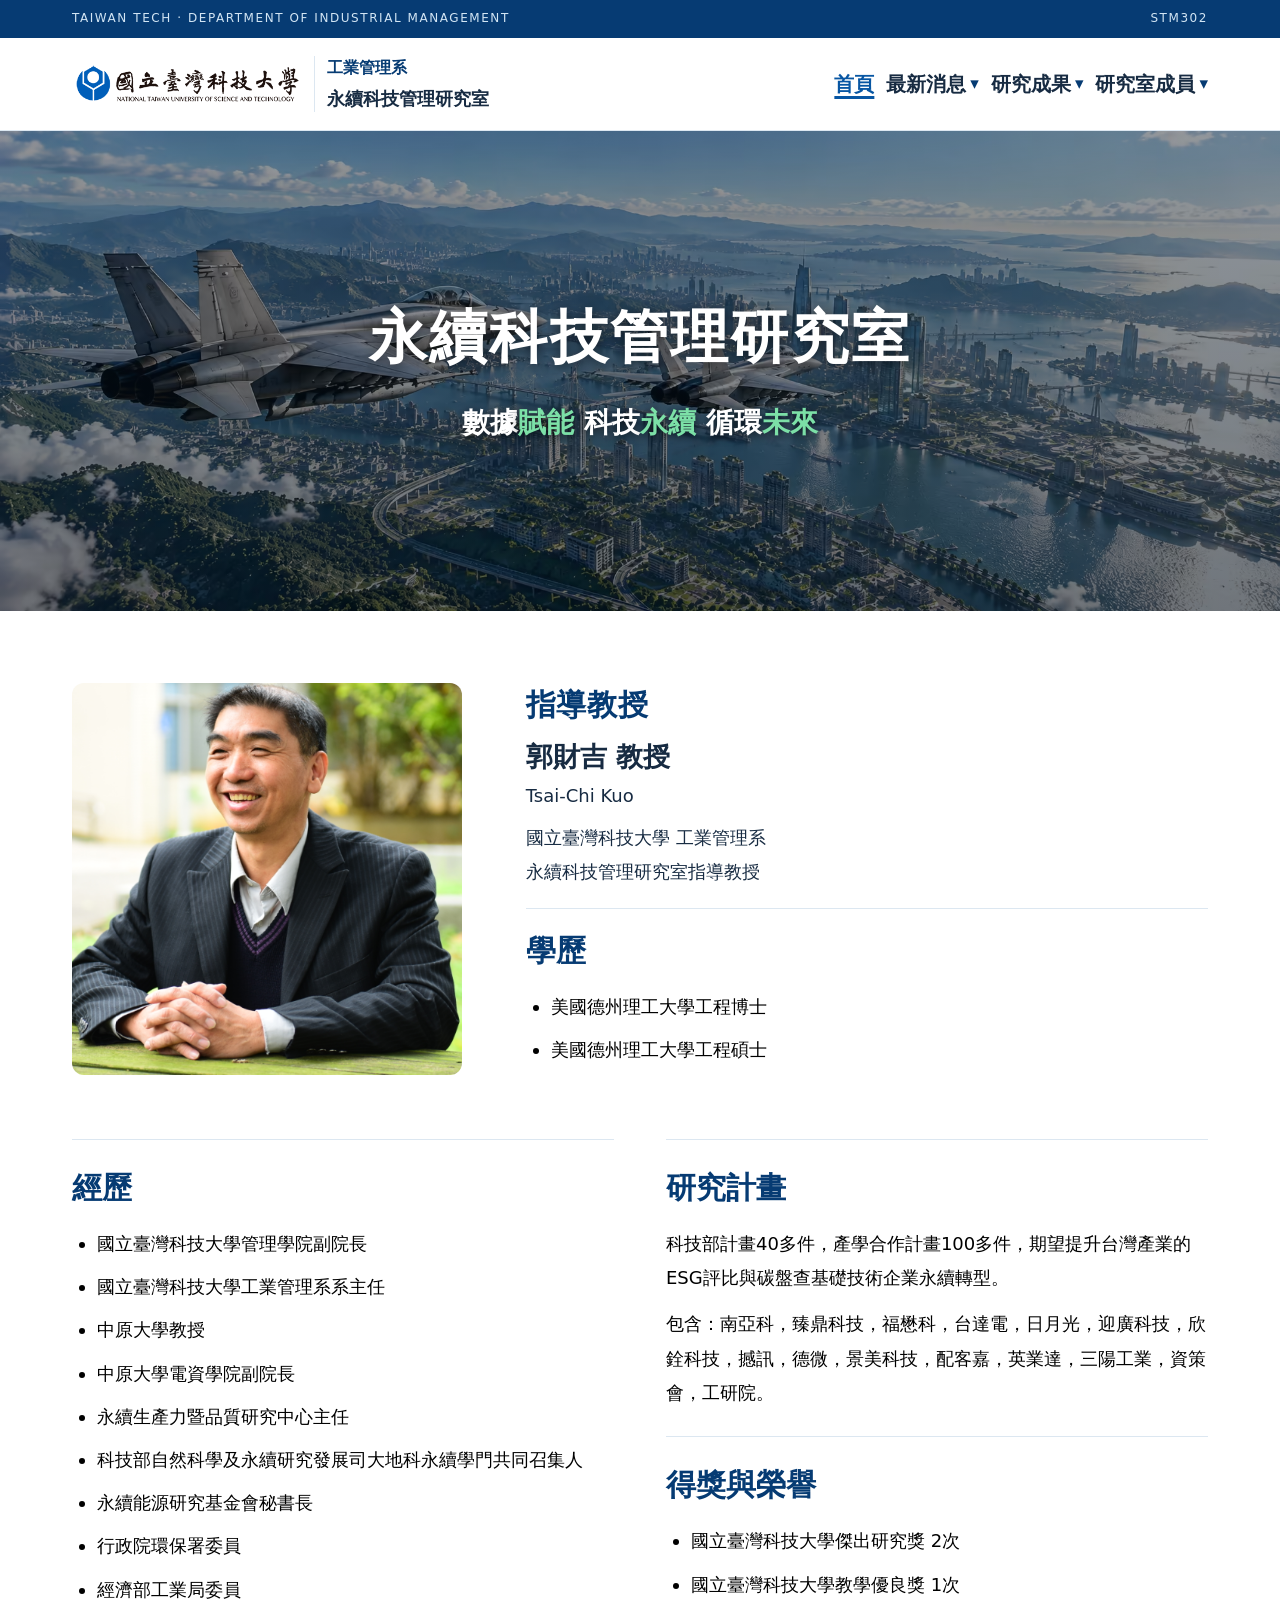
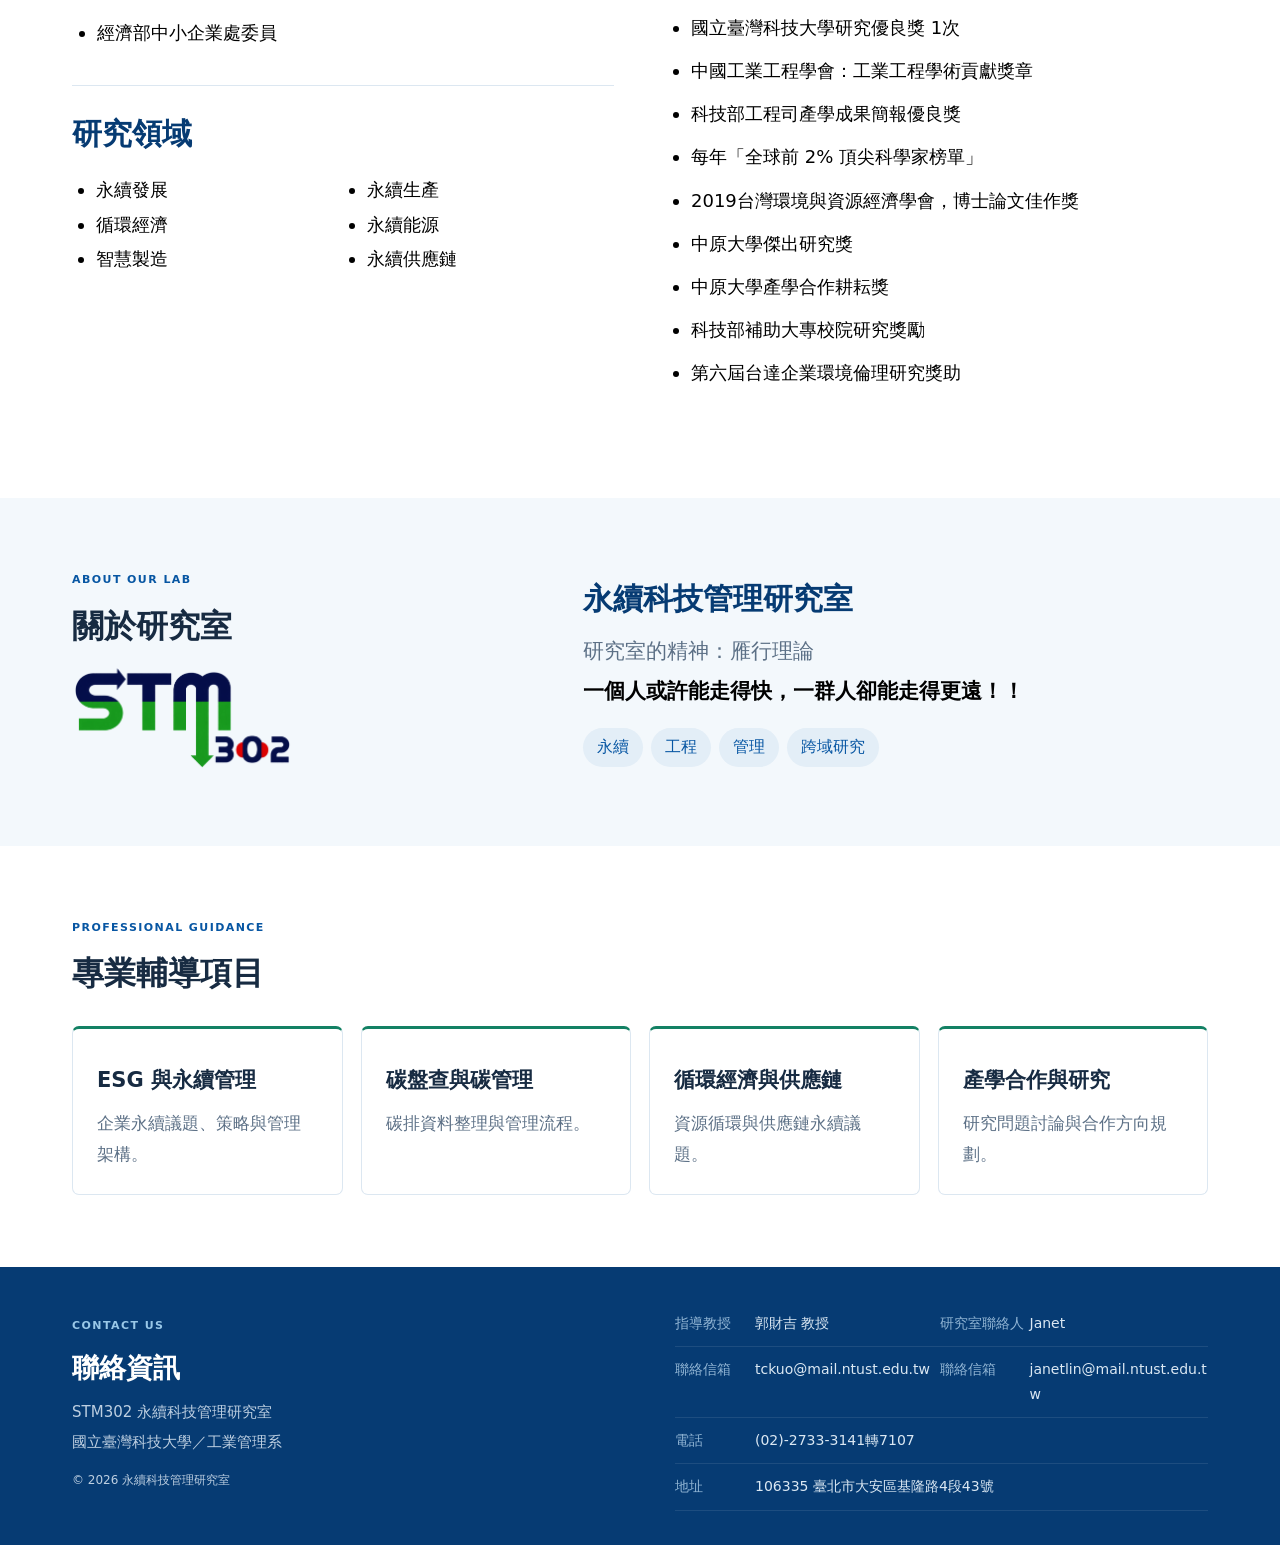
==== commit a0e00e12: "壓縮背景圖 png=>avif" ====
--- a/index.html
+++ b/index.html
@@ -1,10 +1,27 @@
 <!DOCTYPE html>
-<html lang="zh-Hant"><head><meta charset="utf-8"><meta content="width=device-width,initial-scale=1" name="viewport"><meta content="國立臺灣科技大學工業管理系，永續科技管理研究室 STM302。首頁" name="description"><title>首頁｜STM302 永續科技管理研究室</title><link href="style.css" rel="stylesheet"><script defer src="script.js"></script></head>
+<html lang="zh-Hant">
+<head>
+  <meta charset="utf-8">
+  <meta name="viewport" content="width=device-width, initial-scale=1">
+  <title>永續科技管理研究室 STM302</title>
+  <meta name="description"
+        content="國立臺灣科技大學工業管理系永續科技管理研究室（STM302），由郭財吉教授指導，研究領域涵蓋永續發展、循環經濟、智慧製造、永續生產、永續能源及永續供應鏈。">
+  <link rel="canonical"
+        href="https://stm302.github.io/ntust-stm302/">
+  <link href="style.css" rel="stylesheet">
+  <script defer src="script.js"></script>
+</head>
 <body><script>document.documentElement.classList.add('has-js');</script><a class="skip-link" href="#main">跳至主要內容</a><div class="topbar"><div class="wrap"><span>TAIWAN TECH · DEPARTMENT OF INDUSTRIAL MANAGEMENT</span><span>STM302</span></div></div>
 <header class="site-header"><div class="wrap nav"><a aria-label="永續科技管理研究室首頁" class="school-brand" href="index.html"><img alt="國立臺灣科技大學 National Taiwan University of Science and Technology" height="80" src="assets/ntust-logo.png" width="415"><span class="department">工業管理系<small>永續科技管理研究室</small></span></a><button aria-controls="navLinks" aria-expanded="false" aria-label="開啟導覽選單" class="menu-toggle">選單 ☰</button><nav aria-label="主要導覽" class="nav-links" id="navLinks"><a aria-current="page" href="index.html">首頁</a><div class="nav-members nav-news"><a href="news.html">最新消息</a><button type="button" class="member-nav-toggle" aria-label="展開最新消息選單" aria-expanded="false" aria-controls="news-submenu">▾</button><div class="member-submenu" id="news-submenu"><a href="news.html">觀點資訊</a><a href="news-media.html">媒體報導</a></div></div><div class="nav-members nav-publications"><a href="publications.html">研究成果</a><button type="button" class="member-nav-toggle" aria-label="展開研究成果選單" aria-expanded="false" aria-controls="publication-submenu">▾</button><div class="member-submenu" id="publication-submenu"><a href="publications.html#industry-results">產學成果</a><a href="publications.html#academic-research">學術研究</a></div></div><div class="nav-members"><a href="members.html">研究室成員</a><button type="button" class="member-nav-toggle" aria-label="展開成員選單" aria-expanded="false" aria-controls="member-submenu">▾</button><div class="member-submenu" id="member-submenu"><a href="members.html#current-members">主要成員</a><a href="members.html#alumni-members">畢業成員</a></div></div></nav></div></header>
 <main id="main"><section aria-labelledby="lab-title" class="hero">
-<!-- 換底圖：修改此 img 的 src，或以新圖片取代 assets/hero-background.png。 -->
-<img alt="" aria-hidden="true" class="hero-background" src="assets/hero-background.png">
+<!-- 換底圖：修改此 img 的 src，或以新圖片取代 assets/hero-background.avif。 -->
+<img 
+  alt=""
+  aria-hidden="true" 
+  class="hero-background" 
+  src="assets/hero-background.avif"
+  fetchpriority="high"
+>
 <div class="wrap hero-centered">
 <h1 id="lab-title">永續科技管理研究室</h1>
 <p class="hero-subtitle"><span class="hero-white">數據</span><span class="hero-accent">賦能</span> <span class="hero-white">科技</span><span class="hero-accent">永續</span> <span class="hero-white">循環</span><span class="hero-accent">未來</span></p>
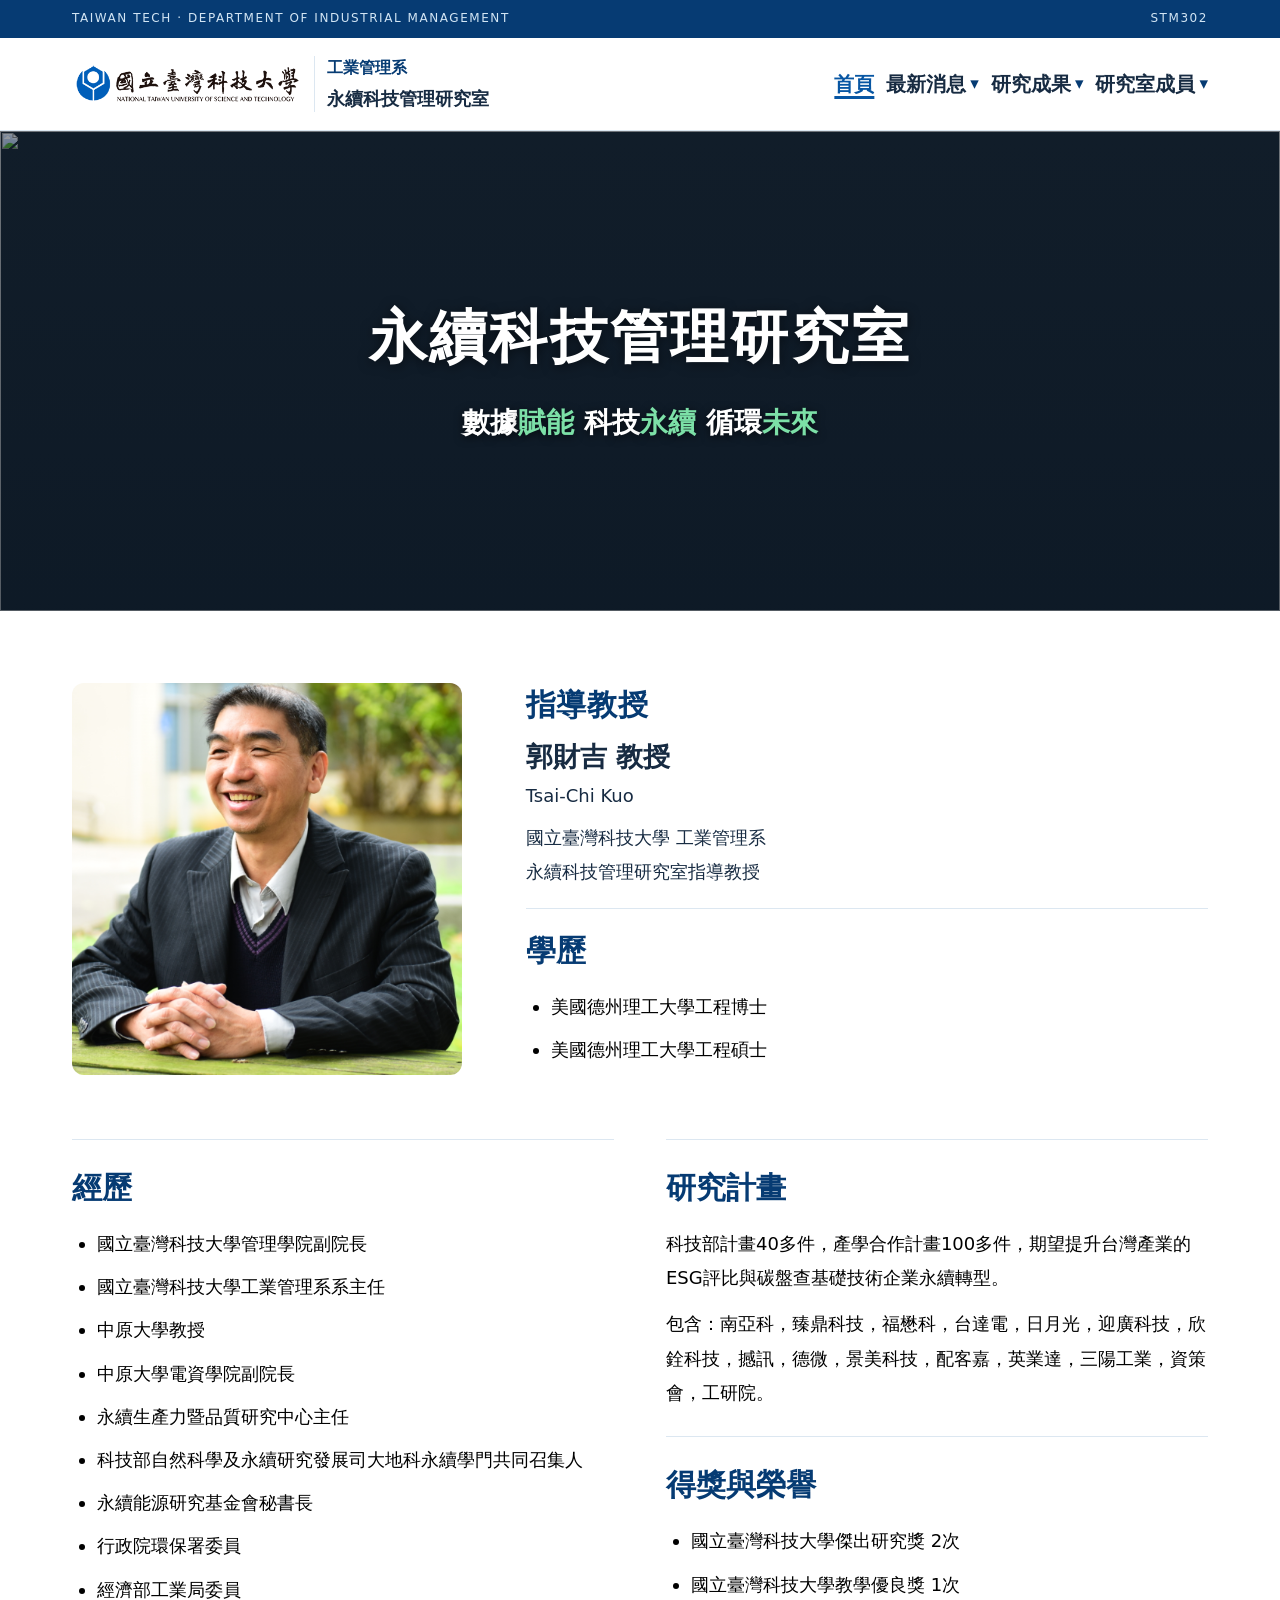
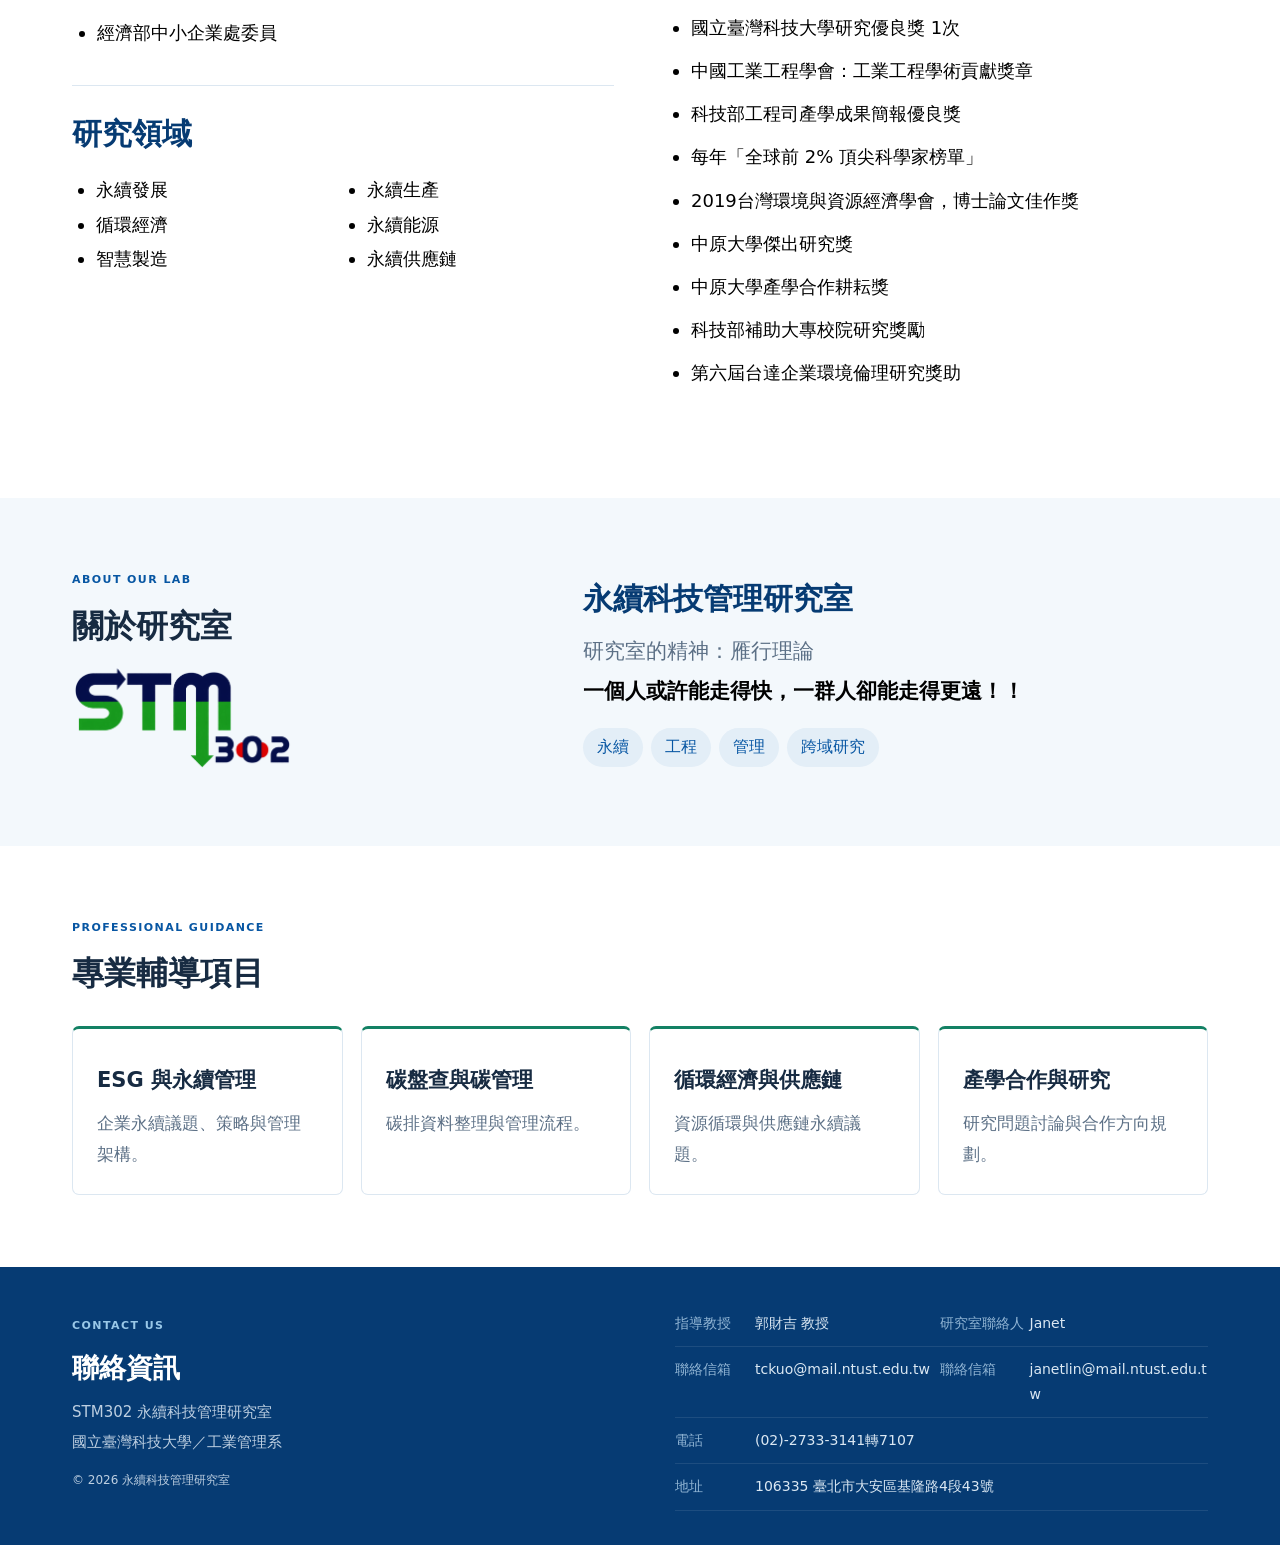
==== commit 9db55349: "更換首頁背景圖" ====
--- a/index.html
+++ b/index.html
@@ -6,50 +6,274 @@
   <title>永續科技管理研究室 STM302</title>
   <meta name="description"
         content="國立臺灣科技大學工業管理系永續科技管理研究室（STM302），由郭財吉教授指導，研究領域涵蓋永續發展、循環經濟、智慧製造、永續生產、永續能源及永續供應鏈。">
-  <link rel="canonical"
-        href="https://stm302.github.io/ntust-stm302/">
+  <link rel="canonical" href="https://stm302.github.io/ntust-stm302/">
   <link href="style.css" rel="stylesheet">
   <script defer src="script.js"></script>
 </head>
-<body><script>document.documentElement.classList.add('has-js');</script><a class="skip-link" href="#main">跳至主要內容</a><div class="topbar"><div class="wrap"><span>TAIWAN TECH · DEPARTMENT OF INDUSTRIAL MANAGEMENT</span><span>STM302</span></div></div>
-<header class="site-header"><div class="wrap nav"><a aria-label="永續科技管理研究室首頁" class="school-brand" href="index.html"><img alt="國立臺灣科技大學 National Taiwan University of Science and Technology" height="80" src="assets/ntust-logo.png" width="415"><span class="department">工業管理系<small>永續科技管理研究室</small></span></a><button aria-controls="navLinks" aria-expanded="false" aria-label="開啟導覽選單" class="menu-toggle">選單 ☰</button><nav aria-label="主要導覽" class="nav-links" id="navLinks"><a aria-current="page" href="index.html">首頁</a><div class="nav-members nav-news"><a href="news.html">最新消息</a><button type="button" class="member-nav-toggle" aria-label="展開最新消息選單" aria-expanded="false" aria-controls="news-submenu">▾</button><div class="member-submenu" id="news-submenu"><a href="news.html">觀點資訊</a><a href="news-media.html">媒體報導</a></div></div><div class="nav-members nav-publications"><a href="publications.html">研究成果</a><button type="button" class="member-nav-toggle" aria-label="展開研究成果選單" aria-expanded="false" aria-controls="publication-submenu">▾</button><div class="member-submenu" id="publication-submenu"><a href="publications.html#industry-results">產學成果</a><a href="publications.html#academic-research">學術研究</a></div></div><div class="nav-members"><a href="members.html">研究室成員</a><button type="button" class="member-nav-toggle" aria-label="展開成員選單" aria-expanded="false" aria-controls="member-submenu">▾</button><div class="member-submenu" id="member-submenu"><a href="members.html#current-members">主要成員</a><a href="members.html#alumni-members">畢業成員</a></div></div></nav></div></header>
-<main id="main"><section aria-labelledby="lab-title" class="hero">
-<!-- 換底圖：修改此 img 的 src，或以新圖片取代 assets/hero-background.avif。 -->
-<img 
-  alt=""
-  aria-hidden="true" 
-  class="hero-background" 
-  src="assets/hero-background.avif"
-  fetchpriority="high"
->
-<div class="wrap hero-centered">
-<h1 id="lab-title">永續科技管理研究室</h1>
-<p class="hero-subtitle"><span class="hero-white">數據</span><span class="hero-accent">賦能</span> <span class="hero-white">科技</span><span class="hero-accent">永續</span> <span class="hero-white">循環</span><span class="hero-accent">未來</span></p>
-</div>
-</section>
-<section class="section" id="professor">
-<div class="wrap profile-grid">
-<div class="portrait professor-portrait"><img src="assets/professor.png" alt="郭財吉教授" class="professor-photo"></div><div class="profile-copy">
-<h2 class="advisor-heading">指導教授</h2>
-<div class="advisor-identity"><h3>郭財吉 教授</h3><p>Tsai-Chi Kuo</p></div>
-<p class="lead">國立臺灣科技大學 工業管理系<br>永續科技管理研究室指導教授</p>
-<section aria-labelledby="education-title" class="profile-block">
-<h3 id="education-title">學歷</h3>
-<ul><li>美國德州理工大學工程博士</li><li>美國德州理工大學工程碩士</li></ul>
-</section>
-</div>
-</div><div class="wrap profile-columns"><div class="profile-column"><section aria-labelledby="experience-title" class="profile-block">
-<h3 id="experience-title">經歷</h3>
-<ul><li>國立臺灣科技大學管理學院副院長</li><li>國立臺灣科技大學工業管理系系主任</li><li>中原大學教授</li><li>中原大學電資學院副院長</li><li>永續生產力暨品質研究中心主任</li><li>科技部自然科學及永續研究發展司大地科永續學門共同召集人</li><li>永續能源研究基金會秘書長</li><li>行政院環保署委員</li><li>經濟部工業局委員</li><li>經濟部中小企業處委員</li></ul>
-</section><section aria-labelledby="fields-title" class="profile-block"><h3 id="fields-title">研究領域</h3><ul class="research-fields"><li>永續發展</li><li>循環經濟</li><li>智慧製造</li><li>永續生產</li><li>永續能源</li><li>永續供應鏈</li></ul></section></div><div class="profile-column"><section aria-labelledby="projects-title" class="profile-block">
-<h3 id="projects-title">研究計畫</h3>
-<p>科技部計畫40多件，產學合作計畫100多件，期望提升台灣產業的ESG評比與碳盤查基礎技術企業永續轉型。</p>
-<p>包含：南亞科，臻鼎科技，福懋科，台達電，日月光，迎廣科技，欣銓科技，撼訊，德微，景美科技，配客嘉，英業達，三陽工業，資策會，工研院。</p>
-</section><section aria-labelledby="honors-title" class="profile-block">
-<h3 id="honors-title">得獎與榮譽</h3>
-<ul><li>國立臺灣科技大學傑出研究獎 2次</li><li>國立臺灣科技大學教學優良獎 1次</li><li>國立臺灣科技大學研究優良獎 1次</li><li>中國工業工程學會：工業工程學術貢獻獎章</li><li>科技部工程司產學成果簡報優良獎</li><li>每年「全球前 2% 頂尖科學家榜單」</li><li>2019台灣環境與資源經濟學會，博士論文佳作獎</li><li>中原大學傑出研究獎</li><li>中原大學產學合作耕耘獎</li><li>科技部補助大專校院研究獎勵</li><li>第六屆台達企業環境倫理研究獎助</li></ul>
-</section></div></div>
-</section>
-<section class="section section-soft" id="about"><div class="wrap about-grid"><div><span class="eyebrow">ABOUT OUR LAB</span><h2>關於研究室</h2><span aria-hidden="true" class="big-lab"><img src="assets/lab-icon.png" alt="STM302 永續科技管理研究室" class="lab-icon-about"></span></div><div class="about-copy"><p class="lead about-lab-name">永續科技管理研究室</p><div class="lab-spirit-group"><p class="lab-spirit">研究室的精神：雁行理論</p><p class="lab-spirit lab-spirit-emphasis">一個人或許能走得快，一群人卻能走得更遠！！</p></div><div class="tags"><span>永續</span><span>工程</span><span>管理</span><span>跨域研究</span></div></div></div></section>
-<section class="section" id="services"><div class="wrap"><div class="section-heading"><div><span class="eyebrow">PROFESSIONAL GUIDANCE</span><h2>專業輔導項目</h2></div></div><div class="service-grid"><article><h3>ESG 與永續管理</h3><p>企業永續議題、策略與管理架構。</p></article><article><h3>碳盤查與碳管理</h3><p>碳排資料整理與管理流程。</p></article><article><h3>循環經濟與供應鏈</h3><p>資源循環與供應鏈永續議題。</p></article><article><h3>產學合作與研究</h3><p>研究問題討論與合作方向規劃。</p></article></div></div></section></main>
-<footer id="contact"><div class="wrap contact-grid restored-contact"><div class="footer-brand"><div class="eyebrow">CONTACT US</div><h2>聯絡資訊</h2><p class="footer-lab-name">STM302 永續科技管理研究室</p><p class="footer-school">國立臺灣科技大學／工業管理系</p><p class="footer-copyright">© <span id="year">2026</span> 永續科技管理研究室</p></div><dl class="contact-info"><div class="contact-identity"><dt>指導教授</dt><dd><a href="https://www.im.ntust.edu.tw/p/412-1014-8023.php?Lang=zh-tw" target="_blank" rel="noopener noreferrer">郭財吉 教授</a></dd><dt>研究室聯絡人</dt><dd>Janet</dd></div><div class="contact-mail"><dt>聯絡信箱</dt><dd><a href="mailto:tckuo@mail.ntust.edu.tw">tckuo@mail.ntust.edu.tw</a></dd><dt>聯絡信箱</dt><dd><a href="mailto:janetlin@mail.ntust.edu.tw">janetlin@mail.ntust.edu.tw</a></dd></div><div><dt>電話</dt><dd>(02)-2733-3141轉7107</dd></div><div><dt>地址</dt><dd>106335 臺北市大安區基隆路4段43號</dd></div></dl></div></footer></body></html>
+<body>
+  <script>document.documentElement.classList.add('has-js');</script>
+  <a class="skip-link" href="#main">跳至主要內容</a>
+
+  <div class="topbar">
+    <div class="wrap">
+      <span>TAIWAN TECH · DEPARTMENT OF INDUSTRIAL MANAGEMENT</span>
+      <span>STM302</span>
+    </div>
+  </div>
+
+  <header class="site-header">
+    <div class="wrap nav">
+      <a aria-label="永續科技管理研究室首頁" class="school-brand" href="index.html">
+        <img alt="國立臺灣科技大學 National Taiwan University of Science and Technology"
+             height="80" src="assets/ntust-logo.png" width="415">
+        <span class="department">工業管理系<small>永續科技管理研究室</small></span>
+      </a>
+
+      <button aria-controls="navLinks" aria-expanded="false"
+              aria-label="開啟導覽選單" class="menu-toggle">選單 ☰</button>
+
+      <nav aria-label="主要導覽" class="nav-links" id="navLinks">
+        <a aria-current="page" href="index.html">首頁</a>
+
+        <div class="nav-members nav-news">
+          <a href="news.html">最新消息</a>
+          <button type="button" class="member-nav-toggle"
+                  aria-label="展開最新消息選單" aria-expanded="false"
+                  aria-controls="news-submenu">▾</button>
+          <div class="member-submenu" id="news-submenu">
+            <a href="news.html">觀點資訊</a>
+            <a href="news-media.html">媒體報導</a>
+          </div>
+        </div>
+
+        <div class="nav-members nav-publications">
+          <a href="publications.html">研究成果</a>
+          <button type="button" class="member-nav-toggle"
+                  aria-label="展開研究成果選單" aria-expanded="false"
+                  aria-controls="publication-submenu">▾</button>
+          <div class="member-submenu" id="publication-submenu">
+            <a href="publications.html#industry-results">產學成果</a>
+            <a href="publications.html#academic-research">學術研究</a>
+          </div>
+        </div>
+
+        <div class="nav-members">
+          <a href="members.html">研究室成員</a>
+          <button type="button" class="member-nav-toggle"
+                  aria-label="展開成員選單" aria-expanded="false"
+                  aria-controls="member-submenu">▾</button>
+          <div class="member-submenu" id="member-submenu">
+            <a href="members.html#current-members">主要成員</a>
+            <a href="members.html#alumni-members">畢業成員</a>
+          </div>
+        </div>
+      </nav>
+    </div>
+  </header>
+
+  <main id="main">
+    <section aria-labelledby="lab-title" class="hero">
+      <!-- 換底圖：修改此 img 的 src，或以新圖片取代 assets/bg.jpg。 -->
+      <img
+        alt=""
+        aria-hidden="true"
+        class="hero-background"
+        src="assets/bg.jpg"
+        fetchpriority="high"
+      >
+
+      <div class="wrap hero-centered">
+        <h1 id="lab-title">永續科技管理研究室</h1>
+        <p class="hero-subtitle"><span class="hero-white">數據</span><span class="hero-accent">賦能</span> <span class="hero-white">科技</span><span class="hero-accent">永續</span> <span class="hero-white">循環</span><span class="hero-accent">未來</span></p>
+      </div>
+    </section>
+
+    <section class="section" id="professor">
+      <div class="wrap profile-grid">
+        <div class="portrait professor-portrait">
+          <img src="assets/professor.png" alt="郭財吉教授" class="professor-photo">
+        </div>
+
+        <div class="profile-copy">
+          <h2 class="advisor-heading">指導教授</h2>
+          <div class="advisor-identity">
+            <h3>郭財吉 教授</h3>
+            <p>Tsai-Chi Kuo</p>
+          </div>
+          <p class="lead">國立臺灣科技大學 工業管理系<br>永續科技管理研究室指導教授</p>
+
+          <section aria-labelledby="education-title" class="profile-block">
+            <h3 id="education-title">學歷</h3>
+            <ul>
+              <li>美國德州理工大學工程博士</li>
+              <li>美國德州理工大學工程碩士</li>
+            </ul>
+          </section>
+        </div>
+      </div>
+
+      <div class="wrap profile-columns">
+        <div class="profile-column">
+          <section aria-labelledby="experience-title" class="profile-block">
+            <h3 id="experience-title">經歷</h3>
+            <ul>
+              <li>國立臺灣科技大學管理學院副院長</li>
+              <li>國立臺灣科技大學工業管理系系主任</li>
+              <li>中原大學教授</li>
+              <li>中原大學電資學院副院長</li>
+              <li>永續生產力暨品質研究中心主任</li>
+              <li>科技部自然科學及永續研究發展司大地科永續學門共同召集人</li>
+              <li>永續能源研究基金會秘書長</li>
+              <li>行政院環保署委員</li>
+              <li>經濟部工業局委員</li>
+              <li>經濟部中小企業處委員</li>
+            </ul>
+          </section>
+
+          <section aria-labelledby="fields-title" class="profile-block">
+            <h3 id="fields-title">研究領域</h3>
+            <ul class="research-fields">
+              <li>永續發展</li>
+              <li>循環經濟</li>
+              <li>智慧製造</li>
+              <li>永續生產</li>
+              <li>永續能源</li>
+              <li>永續供應鏈</li>
+            </ul>
+          </section>
+        </div>
+
+        <div class="profile-column">
+          <section aria-labelledby="projects-title" class="profile-block">
+            <h3 id="projects-title">研究計畫</h3>
+            <p>科技部計畫40多件，產學合作計畫100多件，期望提升台灣產業的ESG評比與碳盤查基礎技術企業永續轉型。</p>
+            <p>包含：南亞科，臻鼎科技，福懋科，台達電，日月光，迎廣科技，欣銓科技，撼訊，德微，景美科技，配客嘉，英業達，三陽工業，資策會，工研院。</p>
+          </section>
+
+          <section aria-labelledby="honors-title" class="profile-block">
+            <h3 id="honors-title">得獎與榮譽</h3>
+            <ul>
+              <li>國立臺灣科技大學傑出研究獎 2次</li>
+              <li>國立臺灣科技大學教學優良獎 1次</li>
+              <li>國立臺灣科技大學研究優良獎 1次</li>
+              <li>中國工業工程學會：工業工程學術貢獻獎章</li>
+              <li>科技部工程司產學成果簡報優良獎</li>
+              <li>每年「全球前 2% 頂尖科學家榜單」</li>
+              <li>2019台灣環境與資源經濟學會，博士論文佳作獎</li>
+              <li>中原大學傑出研究獎</li>
+              <li>中原大學產學合作耕耘獎</li>
+              <li>科技部補助大專校院研究獎勵</li>
+              <li>第六屆台達企業環境倫理研究獎助</li>
+            </ul>
+          </section>
+        </div>
+      </div>
+    </section>
+
+    <section class="section section-soft" id="about">
+      <div class="wrap about-grid">
+        <div>
+          <span class="eyebrow">ABOUT OUR LAB</span>
+          <h2>關於研究室</h2>
+          <span aria-hidden="true" class="big-lab">
+            <img
+              src="assets/lab-icon.png"
+              alt="STM302 永續科技管理研究室"
+              class="lab-icon-about"
+              width="1774"
+              height="887"
+              loading="lazy"
+              decoding="async"
+            >
+          </span>
+        </div>
+
+        <div class="about-copy">
+          <p class="lead about-lab-name">永續科技管理研究室</p>
+          <div class="lab-spirit-group">
+            <p class="lab-spirit">研究室的精神：雁行理論</p>
+            <p class="lab-spirit lab-spirit-emphasis">一個人或許能走得快，一群人卻能走得更遠！！</p>
+          </div>
+          <div class="tags">
+            <span>永續</span>
+            <span>工程</span>
+            <span>管理</span>
+            <span>跨域研究</span>
+          </div>
+        </div>
+      </div>
+    </section>
+
+    <section class="section" id="services">
+      <div class="wrap">
+        <div class="section-heading">
+          <div>
+            <span class="eyebrow">PROFESSIONAL GUIDANCE</span>
+            <h2>專業輔導項目</h2>
+          </div>
+        </div>
+
+        <div class="service-grid">
+          <article>
+            <h3>ESG 與永續管理</h3>
+            <p>企業永續議題、策略與管理架構。</p>
+          </article>
+          <article>
+            <h3>碳盤查與碳管理</h3>
+            <p>碳排資料整理與管理流程。</p>
+          </article>
+          <article>
+            <h3>循環經濟與供應鏈</h3>
+            <p>資源循環與供應鏈永續議題。</p>
+          </article>
+          <article>
+            <h3>產學合作與研究</h3>
+            <p>研究問題討論與合作方向規劃。</p>
+          </article>
+        </div>
+      </div>
+    </section>
+  </main>
+
+  <footer id="contact">
+    <div class="wrap contact-grid restored-contact">
+      <div class="footer-brand">
+        <div class="eyebrow">CONTACT US</div>
+        <h2>聯絡資訊</h2>
+        <p class="footer-lab-name">STM302 永續科技管理研究室</p>
+        <p class="footer-school">國立臺灣科技大學／工業管理系</p>
+        <p class="footer-copyright">© <span id="year">2026</span> 永續科技管理研究室</p>
+      </div>
+
+      <dl class="contact-info">
+        <div class="contact-identity">
+          <dt>指導教授</dt>
+          <dd>
+            <a href="https://www.im.ntust.edu.tw/p/412-1014-8023.php?Lang=zh-tw"
+               target="_blank" rel="noopener noreferrer">郭財吉 教授</a>
+          </dd>
+          <dt>研究室聯絡人</dt>
+          <dd>Janet</dd>
+        </div>
+
+        <div class="contact-mail">
+          <dt>聯絡信箱</dt>
+          <dd><a href="mailto:tckuo@mail.ntust.edu.tw">tckuo@mail.ntust.edu.tw</a></dd>
+          <dt>聯絡信箱</dt>
+          <dd><a href="mailto:janetlin@mail.ntust.edu.tw">janetlin@mail.ntust.edu.tw</a></dd>
+        </div>
+
+        <div>
+          <dt>電話</dt>
+          <dd>(02)-2733-3141轉7107</dd>
+        </div>
+
+        <div>
+          <dt>地址</dt>
+          <dd>106335 臺北市大安區基隆路4段43號</dd>
+        </div>
+      </dl>
+    </div>
+  </footer>
+</body>
+</html>
--- a/style.css
+++ b/style.css
@@ -2712,3 +2712,121 @@
 .news-list h2 {
   margin: 6px 0;
 }
+
+/* 2026-11-01：浮動回到頁首按鈕與行動版導覽穩定化。 */
+
+/* 固定於視窗右下角，向下捲動後才顯示。 */
+.back-to-top {
+  position: fixed;
+  right: 32px;
+  bottom: calc(32px + env(safe-area-inset-bottom));
+  z-index: 40;
+  display: grid;
+  place-items: center;
+  width: 56px;
+  height: 56px;
+  padding: 0;
+  border: 0;
+  border-radius: 50%;
+  appearance: none;
+  -webkit-appearance: none;
+  background: #0b477d;
+  color: #fff;
+  box-shadow: 0 8px 20px rgb(35 74 150 / 24%);
+  cursor: pointer;
+  -webkit-tap-highlight-color: transparent;
+  opacity: 0;
+  visibility: hidden;
+  transform: translateY(10px);
+  pointer-events: none;
+  transition: opacity .2s ease, transform .2s ease, visibility .2s ease;
+}
+
+.back-to-top.is-visible {
+  opacity: 1;
+  visibility: visible;
+  transform: translateY(0);
+  pointer-events: auto;
+}
+
+.back-to-top svg {
+  display: block;
+  width: 25px;
+  height: 25px;
+  fill: none;
+  stroke: currentColor;
+  stroke-width: 2.5;
+  stroke-linecap: round;
+  stroke-linejoin: round;
+}
+
+.back-to-top:hover,
+.back-to-top:active,
+.back-to-top:focus {
+  background: #0b477d;
+  color: #fff;
+}
+
+.back-to-top:focus-visible {
+  outline: 3px solid #70b7e7;
+  outline-offset: 3px;
+}
+
+/* 行動版子選單緊貼被點擊項目下方，浮在內容上方且不推動其他選項。 */
+@media (max-width:950px) {
+  .nav-links.open {
+    align-items: start;
+  }
+
+  .nav-links.open > a,
+  .nav-links.open > .nav-members {
+    min-width: 0;
+    align-self: start;
+  }
+
+  .nav-links.open > .nav-members {
+    position: relative;
+    display: grid;
+    grid-template-columns: minmax(0,1fr) 36px;
+    align-items: start;
+    gap: 4px;
+    flex-wrap: nowrap;
+  }
+
+  .nav-links.open > .nav-members > .member-nav-toggle {
+    width: 36px;
+    justify-self: end;
+  }
+
+  .nav-links.open > .nav-members > .member-submenu {
+    position: absolute;
+    top: 100%;
+    left: 0;
+    right: auto;
+    width: max-content;
+    min-width: 160px;
+    padding: 5px 14px;
+    background: #fff;
+    border: 1px solid var(--line);
+    border-radius: 4px;
+    box-shadow: 0 8px 18px #063b731a;
+    z-index: 30;
+  }
+
+  /* 右欄選單向右對齊，避免白色選單超出手機畫面。 */
+  .nav-links.open > .nav-news > .member-submenu,
+  .nav-links.open > .nav-members:last-child > .member-submenu {
+    left: auto;
+    right: 0;
+  }
+
+  .nav-links.open > .nav-members > .member-submenu a {
+    padding: 7px 0;
+  }
+}
+
+@media (prefers-reduced-motion:reduce) {
+  .back-to-top {
+    transition: none;
+  }
+}
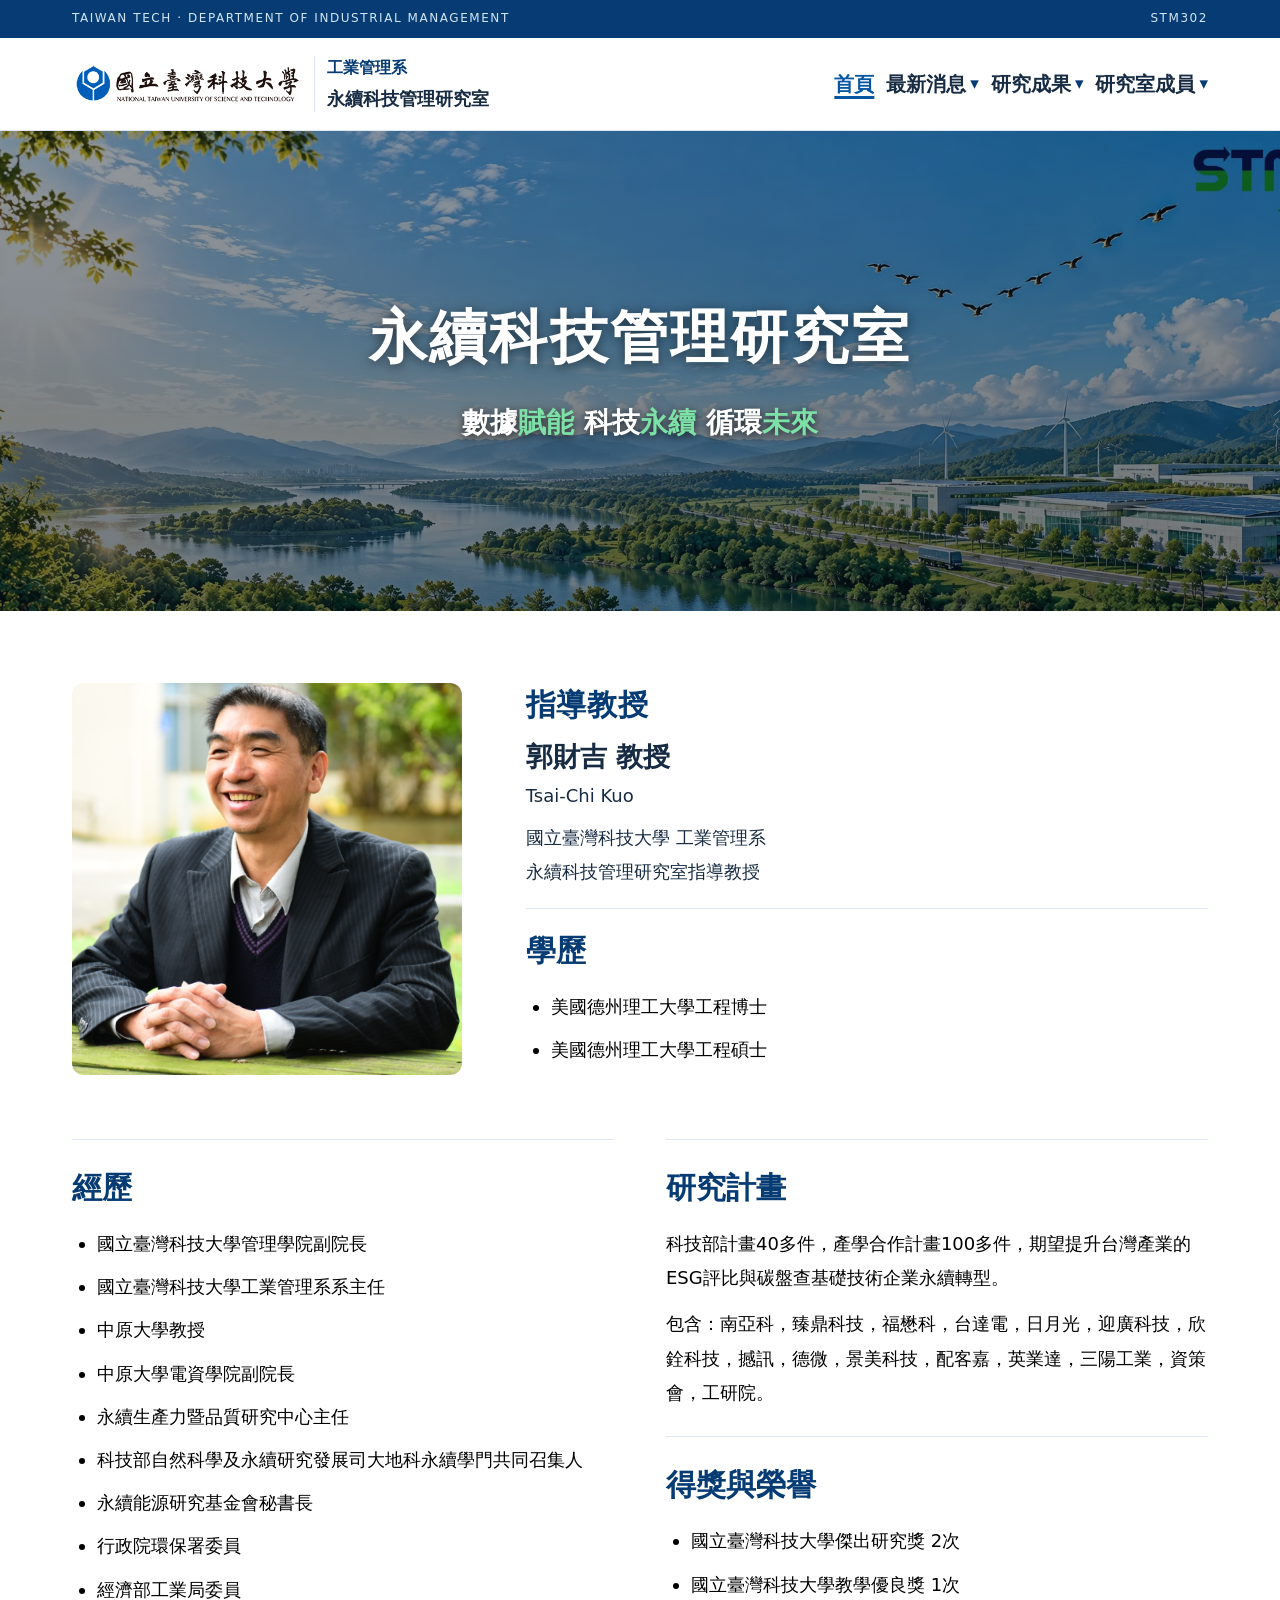
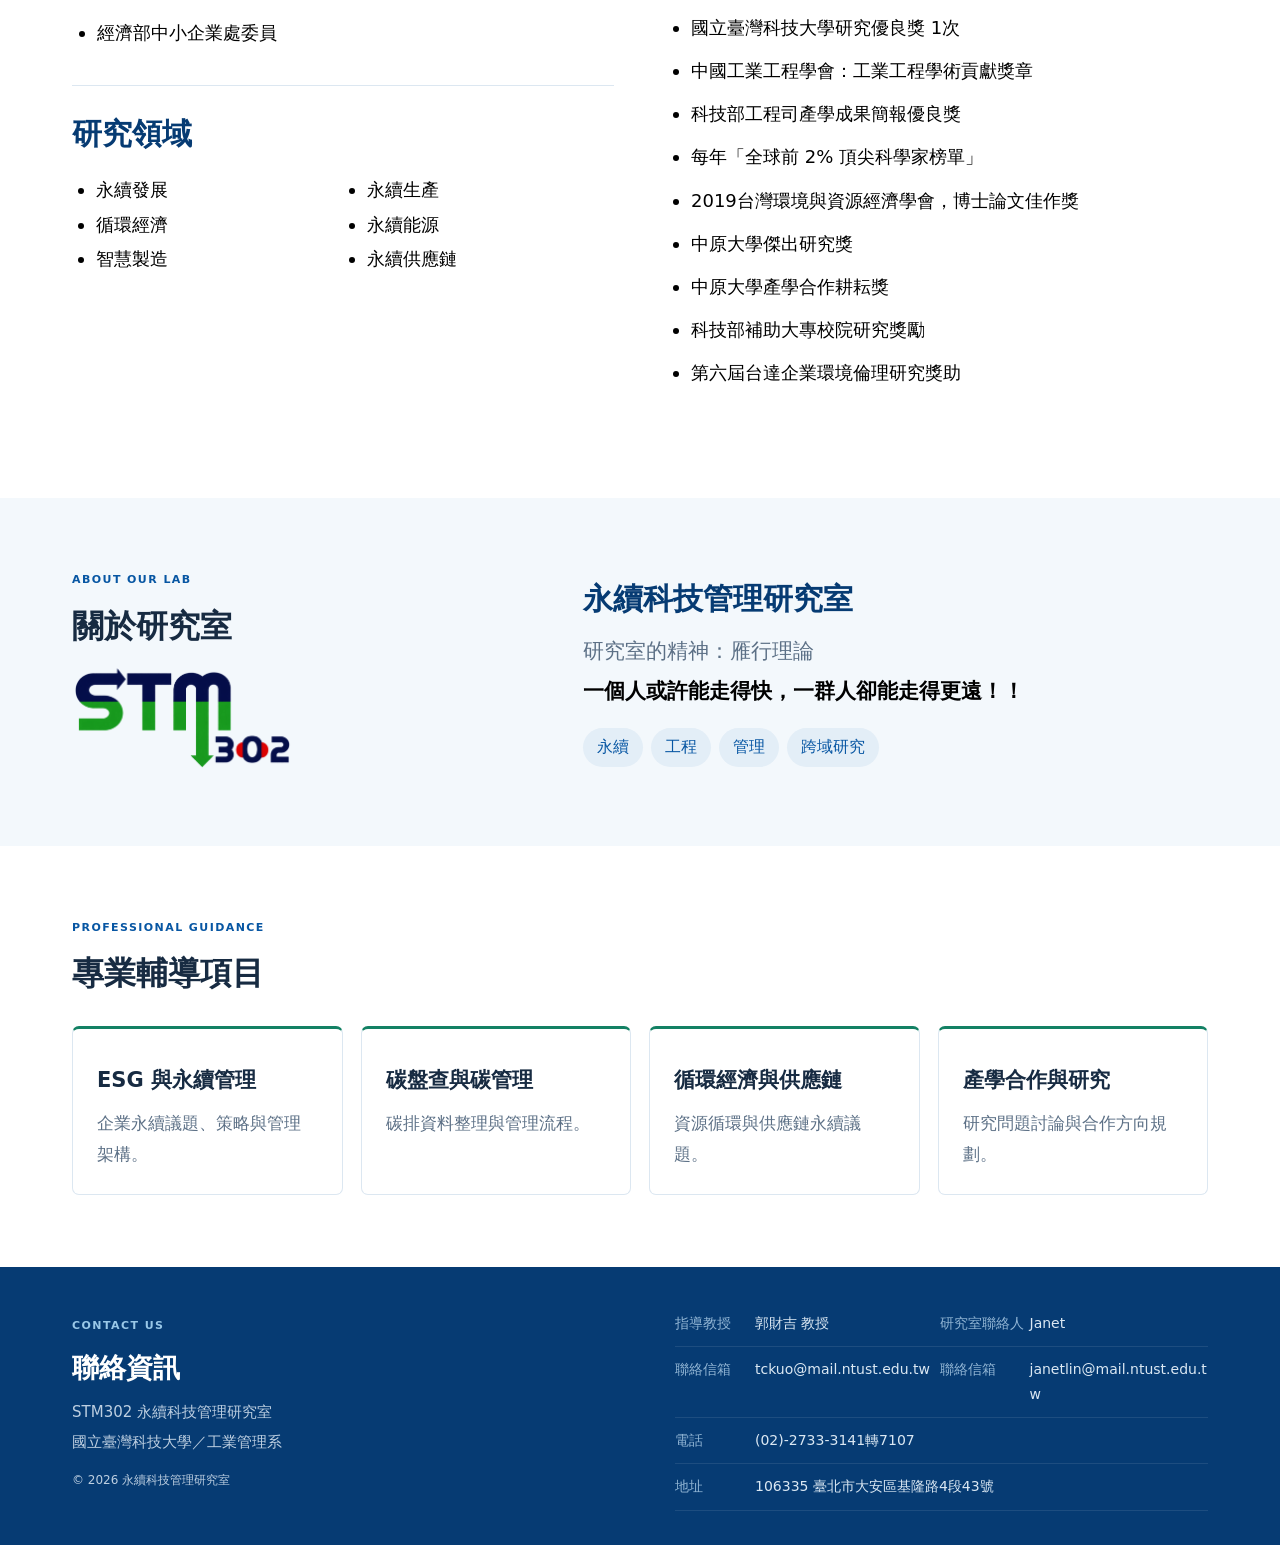
==== commit 920e1724: "bg.avif" ====
--- a/index.html
+++ b/index.html
@@ -73,12 +73,12 @@
 
   <main id="main">
     <section aria-labelledby="lab-title" class="hero">
-      <!-- 換底圖：修改此 img 的 src，或以新圖片取代 assets/bg.jpg。 -->
+      <!-- 換底圖：修改此 img 的 src，或以新圖片取代 assets/bg.avif。 -->
       <img
         alt=""
         aria-hidden="true"
         class="hero-background"
-        src="assets/bg.jpg"
+        src="assets/bg.avif"
         fetchpriority="high"
       >
 
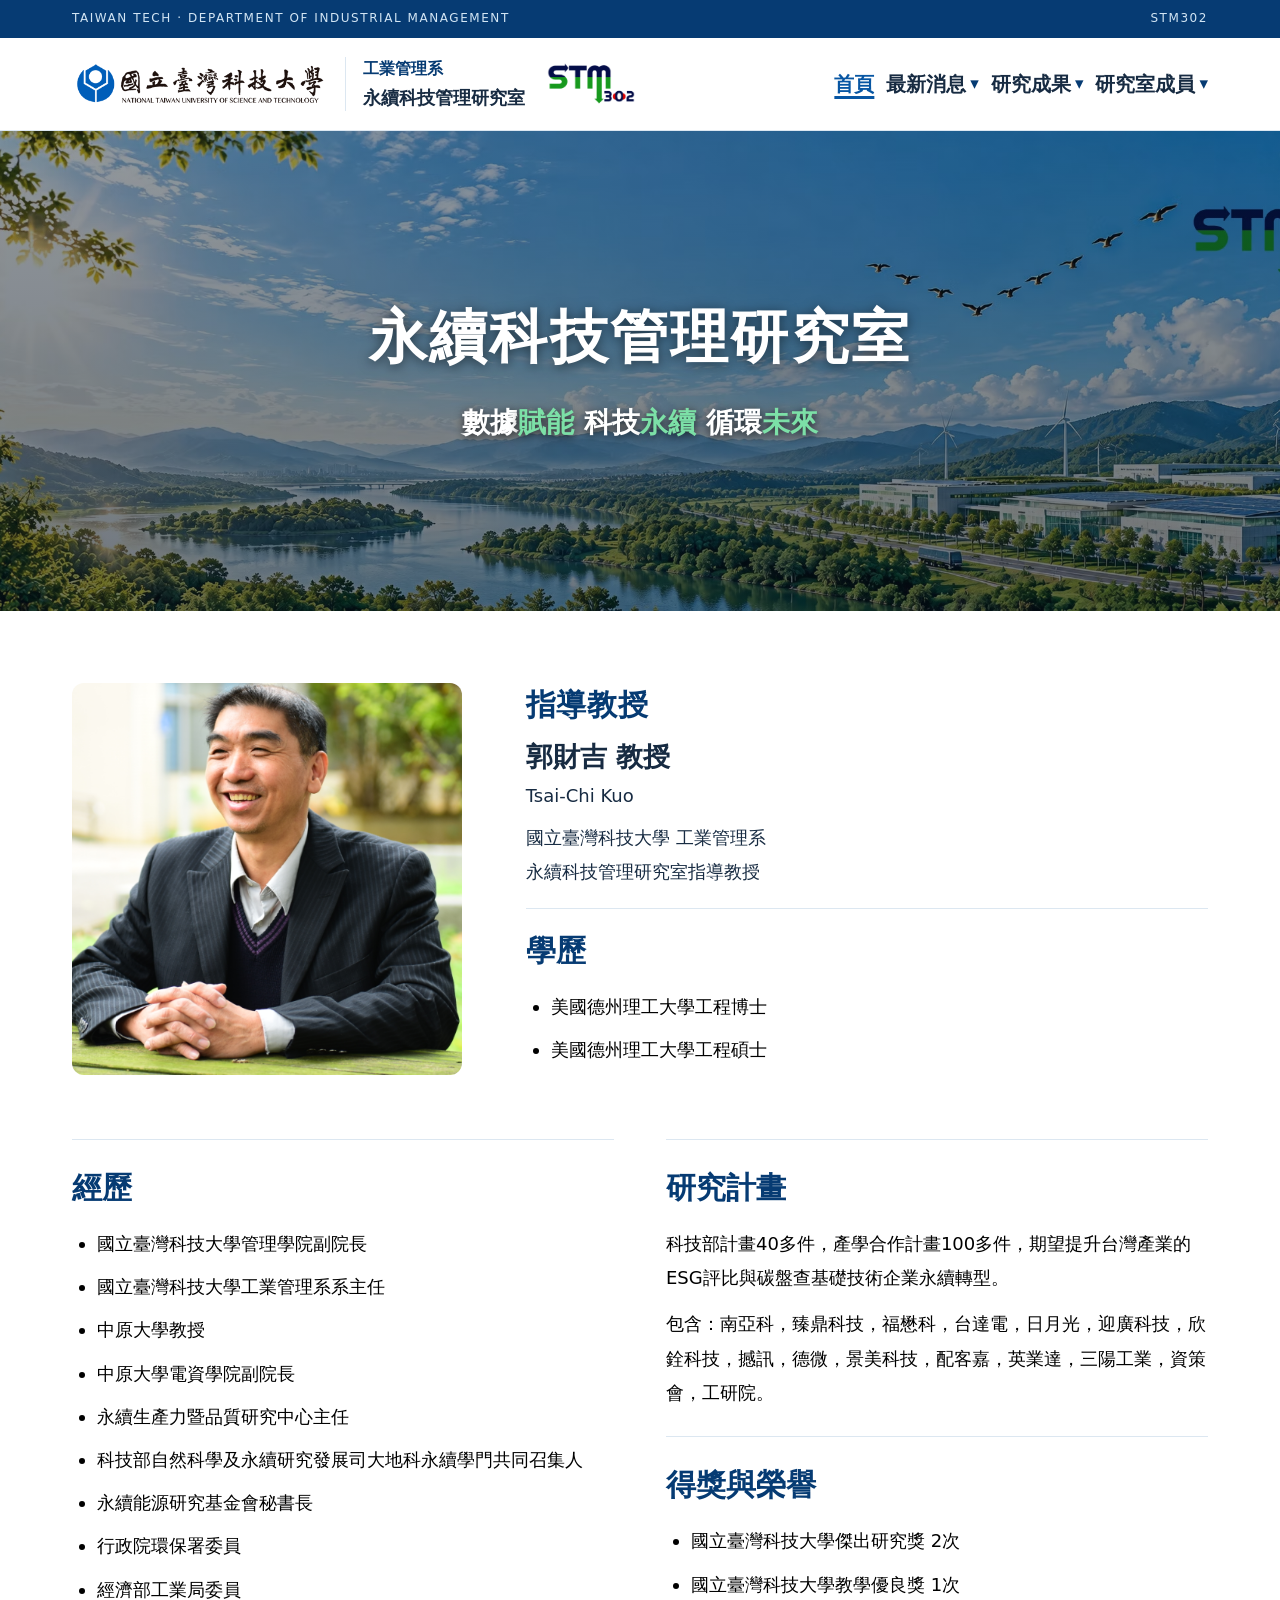
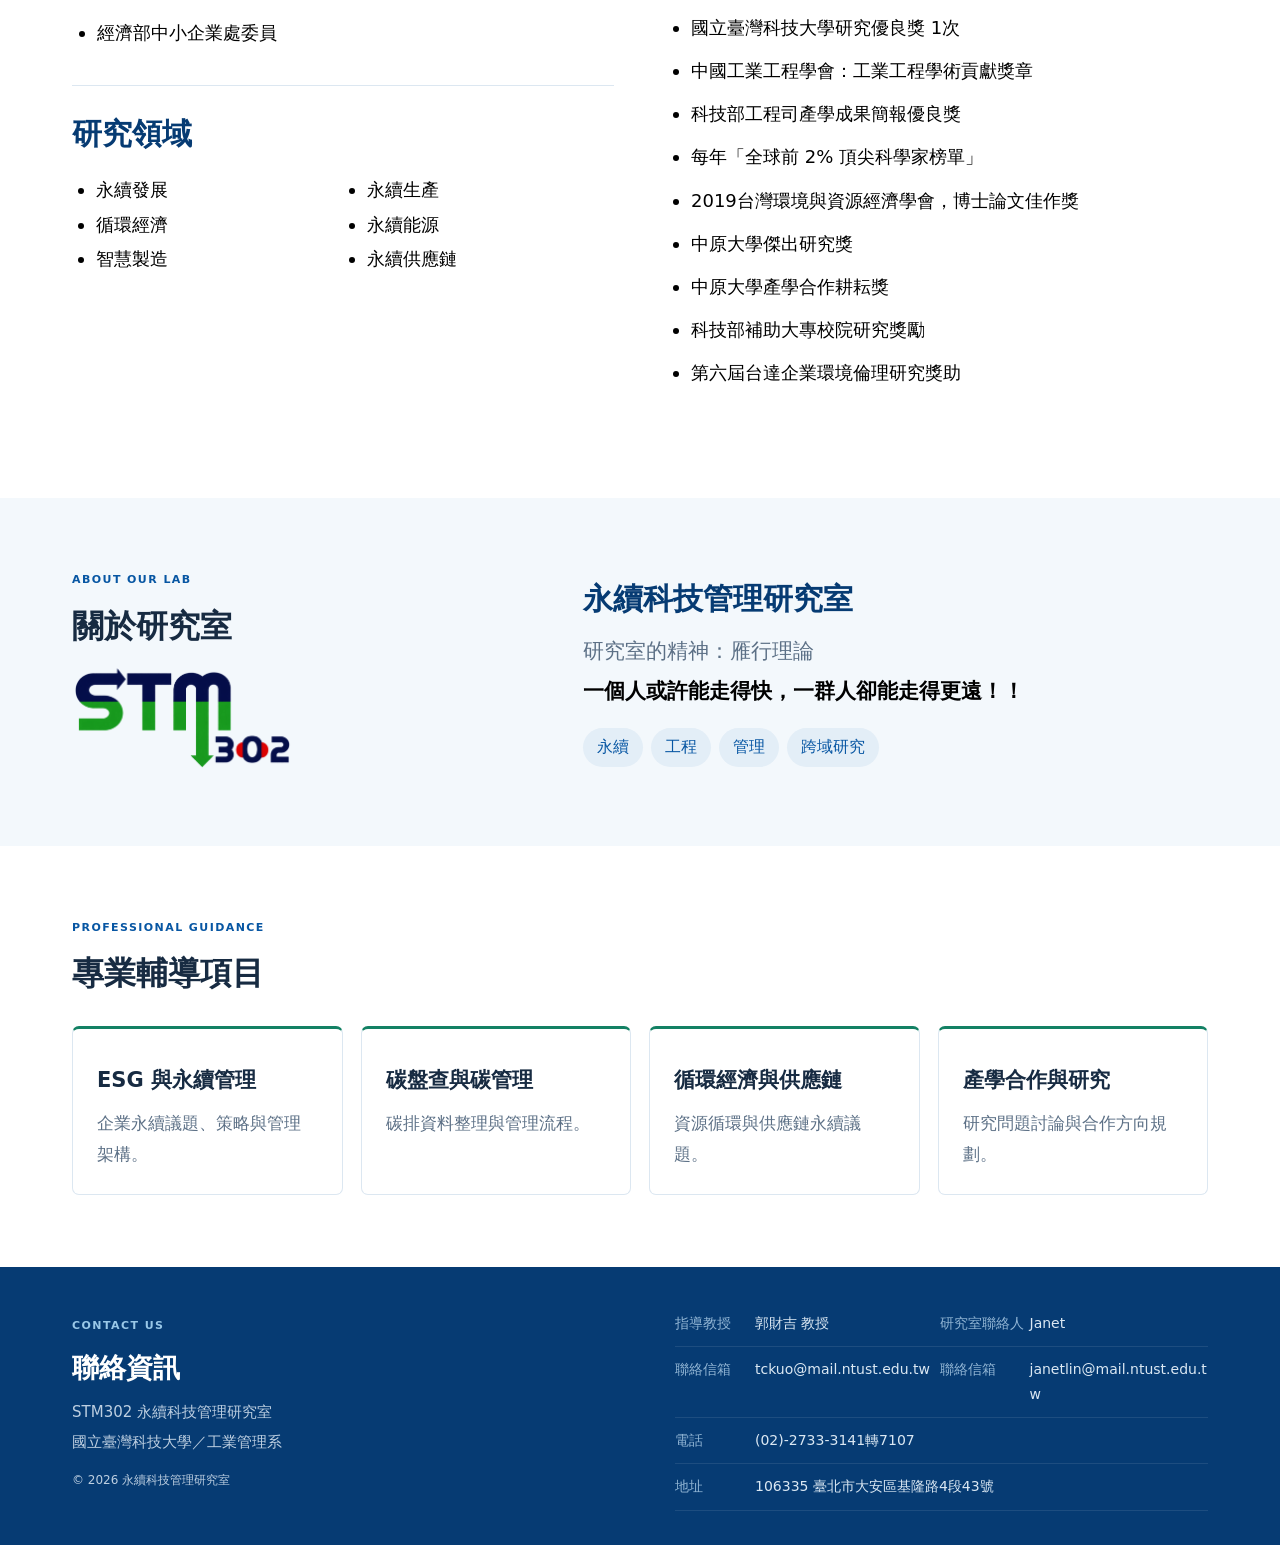
==== commit 8e722ce2: "增加獨立新聞業面+修改icon+增加學校與系所超連結" ====
--- a/index.html
+++ b/index.html
@@ -23,10 +23,15 @@
 
   <header class="site-header">
     <div class="wrap nav">
-      <a aria-label="永續科技管理研究室首頁" class="school-brand" href="index.html">
-        <img alt="國立臺灣科技大學 National Taiwan University of Science and Technology"
-             height="80" src="assets/ntust-logo.png" width="415">
-        <span class="department">工業管理系<small>永續科技管理研究室</small></span>
+      <a aria-label="國立臺灣科技大學首頁" class="school-logo-link" href="https://www.ntust.edu.tw">
+        <img alt="國立臺灣科技大學 National Taiwan University of Science and Technology" height="80" src="assets/ntust-logo.png" width="415">
+      </a>
+      <div class="department">
+        <a class="department-link" href="https://www.im.ntust.edu.tw">工業管理系</a>
+        <a class="lab-home-link" href="index.html">永續科技管理研究室</a>
+      </div>
+      <a aria-label="永續科技管理研究室首頁" class="header-lab-mark" href="index.html">
+        <img alt="STM302 永續科技管理研究室" src="assets/lab-icon.png" width="1774" height="887">
       </a>
 
       <button aria-controls="navLinks" aria-expanded="false"
--- a/style.css
+++ b/style.css
@@ -2830,3 +2830,302 @@
     transition: none;
   }
 }
+
+/* 2026-11-04：頁首品牌配置、行動版選單定位與共用文章頁。 */
+.site-header .nav {
+  display: grid;
+  grid-template-columns: minmax(220px,255px) max-content 96px minmax(0,1fr);
+  align-items: center;
+  column-gap: 18px;
+  min-height: 92px;
+}
+.school-logo-link {
+  display: block;
+  min-width: 0;
+}
+.school-logo-link img {
+  display: block;
+  width: 100%;
+  height: auto;
+}
+.site-header .department {
+  display: grid;
+  gap: 3px;
+  min-width: max-content;
+  border-left: 1px solid var(--line);
+  padding-left: 17px;
+  line-height: 1.5;
+}
+.department-link,
+.lab-home-link {
+  display: block;
+  padding: 0;
+  color: var(--deep);
+  font-weight: 700;
+}
+.department-link {
+  font-size: 16px;
+}
+.lab-home-link {
+  color: var(--ink);
+  font-size: 18px;
+  font-weight: 600;
+}
+.department-link:hover,
+.lab-home-link:hover {
+  color: var(--blue);
+}
+.header-lab-mark {
+  display: grid;
+  place-items: center;
+  width: 96px;
+  justify-self: center;
+}
+.header-lab-mark img {
+  display: block;
+  width: 88px;
+  height: 58px;
+  object-fit: contain;
+}
+.site-header .nav-links {
+  justify-self: end;
+  min-width: 0;
+}
+.news-summary {
+  display: -webkit-box;
+  margin-bottom: 0;
+  overflow: hidden;
+  -webkit-box-orient: vertical;
+  -webkit-line-clamp: 3;
+}
+
+.article-section {
+  padding-top: 52px;
+}
+.article-wrap {
+  max-width: 1060px;
+}
+.article-detail {
+  color: var(--ink);
+}
+.article-back {
+  display: inline-block;
+  margin-bottom: 28px;
+  color: var(--blue);
+  font-weight: 700;
+}
+.article-back:hover {
+  text-decoration: underline;
+  text-underline-offset: 4px;
+}
+.article-intro {
+  display: grid;
+  grid-template-columns: minmax(280px,42%) minmax(0,1fr);
+  gap: 42px;
+  align-items: center;
+  margin-bottom: 44px;
+}
+.article-figure {
+  margin: 0;
+  overflow: hidden;
+  border-radius: 6px;
+  background: var(--soft);
+}
+.article-figure img {
+  display: block;
+  width: 100%;
+  height: auto;
+  max-height: 420px;
+  object-fit: contain;
+}
+.article-intro:has(.article-figure[hidden]) {
+  grid-template-columns: 1fr;
+}
+.article-heading {
+  min-width: 0;
+}
+.article-meta {
+  display: flex;
+  flex-wrap: wrap;
+  gap: 12px 18px;
+  align-items: center;
+  margin-bottom: 14px;
+}
+.article-meta time {
+  color: var(--muted);
+  font-size: 15px;
+}
+.article-heading h1 {
+  margin: 0;
+  color: var(--deep);
+  font-size: clamp(30px,4vw,46px);
+  line-height: 1.35;
+}
+.article-body {
+  max-width: 860px;
+  margin: 0 auto;
+}
+.article-body h2 {
+  margin: 42px 0 14px;
+  color: var(--deep);
+  font-size: 26px;
+}
+.article-body p,
+.article-body li {
+  color: #34485e;
+  font-size: 18px;
+  line-height: 2;
+}
+.article-body p {
+  margin: 0 0 24px;
+}
+.article-body ul {
+  margin: 0 0 24px;
+  padding-left: 1.5em;
+}
+
+@media (max-width:1100px) {
+  .site-header .nav {
+    grid-template-columns: minmax(190px,220px) max-content 78px minmax(0,1fr);
+    column-gap: 12px;
+  }
+  .header-lab-mark {
+    width: 78px;
+  }
+  .header-lab-mark img {
+    width: 74px;
+    height: 50px;
+  }
+  .site-header .nav-links {
+    gap: 14px;
+    font-size: 16px;
+  }
+}
+
+@media (max-width:950px) {
+  .site-header {
+    z-index: 100;
+  }
+  .site-header .nav {
+    position: relative;
+    display: grid;
+    grid-template-columns: minmax(0,1fr) auto;
+    grid-template-areas:
+      "school mark"
+      "department menu";
+    gap: 0 18px;
+    min-height: 0;
+    padding-top: 12px;
+    padding-bottom: 12px;
+  }
+  .school-logo-link {
+    grid-area: school;
+    align-self: center;
+    max-width: 255px;
+  }
+  .header-lab-mark {
+    grid-area: mark;
+    width: 82px;
+    justify-self: end;
+  }
+  .header-lab-mark img {
+    width: 78px;
+    height: 52px;
+  }
+  .site-header .department {
+    grid-area: department;
+    gap: 8px;
+    min-width: 0;
+    border: 0;
+    padding: 8px 0 0;
+    line-height: 1.35;
+  }
+  .department-link {
+    font-size: 16px;
+  }
+  .lab-home-link {
+    font-size: 17px;
+  }
+  .site-header .menu-toggle {
+    grid-area: menu;
+    display: block;
+    align-self: center;
+    justify-self: end;
+    margin-top: 8px;
+  }
+  .site-header .nav-links {
+    position: absolute;
+    top: 100%;
+    left: 0;
+    right: 0;
+    z-index: 90;
+    width: 100%;
+    margin: 0;
+    padding: 16px max(20px,calc((100vw - 1200px)/2 + 32px));
+    background: #fff;
+    border-top: 1px solid var(--line);
+    border-bottom: 1px solid var(--line);
+    box-shadow: 0 12px 24px #063b7317;
+  }
+  .site-header .nav-links.open {
+    display: grid;
+  }
+}
+
+@media (max-width:680px) {
+  .topbar .wrap {
+    align-items: start;
+    gap: 12px;
+  }
+  .topbar .wrap span:first-child {
+    max-width: 260px;
+  }
+  .site-header .nav {
+    gap: 0 12px;
+    padding-top: 10px;
+    padding-bottom: 10px;
+  }
+  .school-logo-link {
+    max-width: 230px;
+  }
+  .header-lab-mark,
+  .header-lab-mark img {
+    width: 68px;
+  }
+  .header-lab-mark img {
+    height: 46px;
+  }
+  .site-header .department {
+    gap: 7px;
+    padding-top: 7px;
+  }
+  .site-header .menu-toggle {
+    margin-top: 7px;
+  }
+  .article-section {
+    padding-top: 32px;
+  }
+  .article-back {
+    margin-bottom: 20px;
+  }
+  .article-intro {
+    grid-template-columns: 1fr;
+    gap: 24px;
+    margin-bottom: 30px;
+  }
+  .article-figure img {
+    max-height: none;
+  }
+  .article-heading h1 {
+    font-size: 30px;
+  }
+  .article-body h2 {
+    margin-top: 34px;
+    font-size: 23px;
+  }
+  .article-body p,
+  .article-body li {
+    font-size: 17px;
+    line-height: 1.9;
+  }
+}
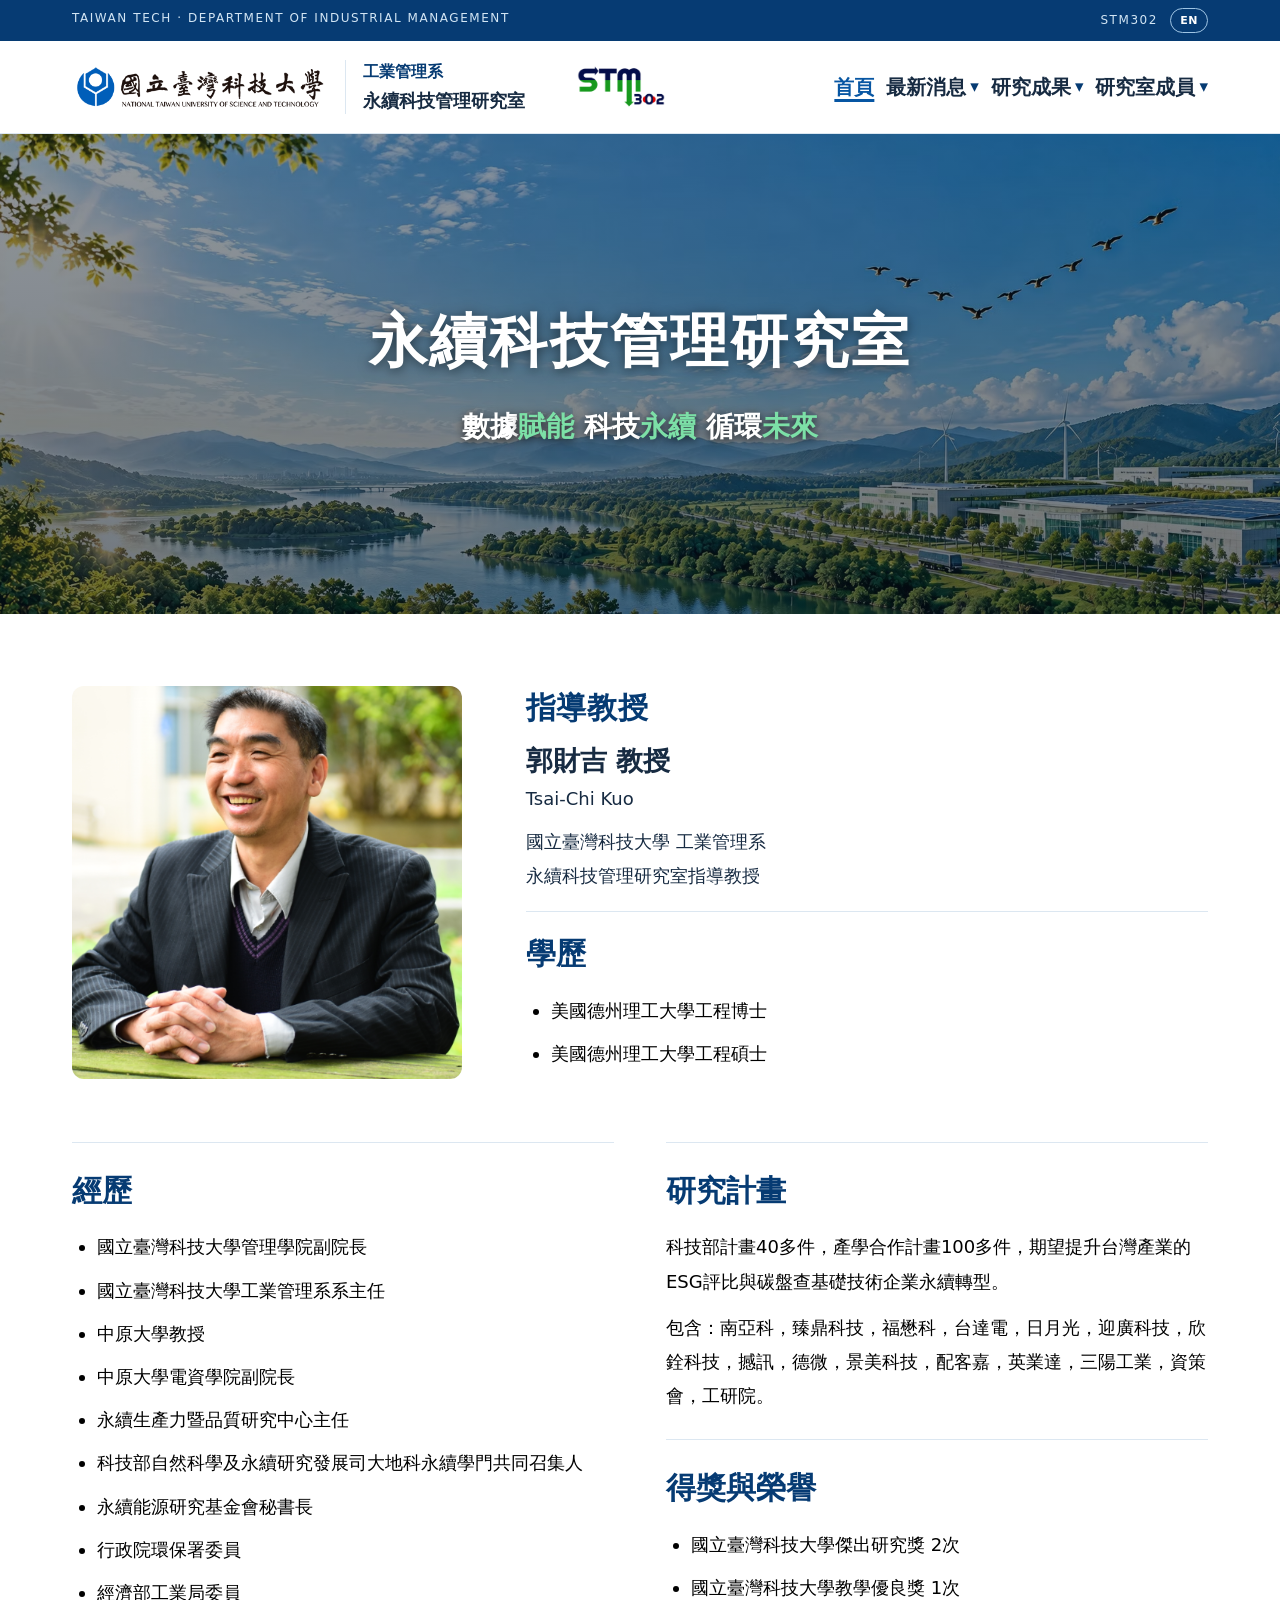
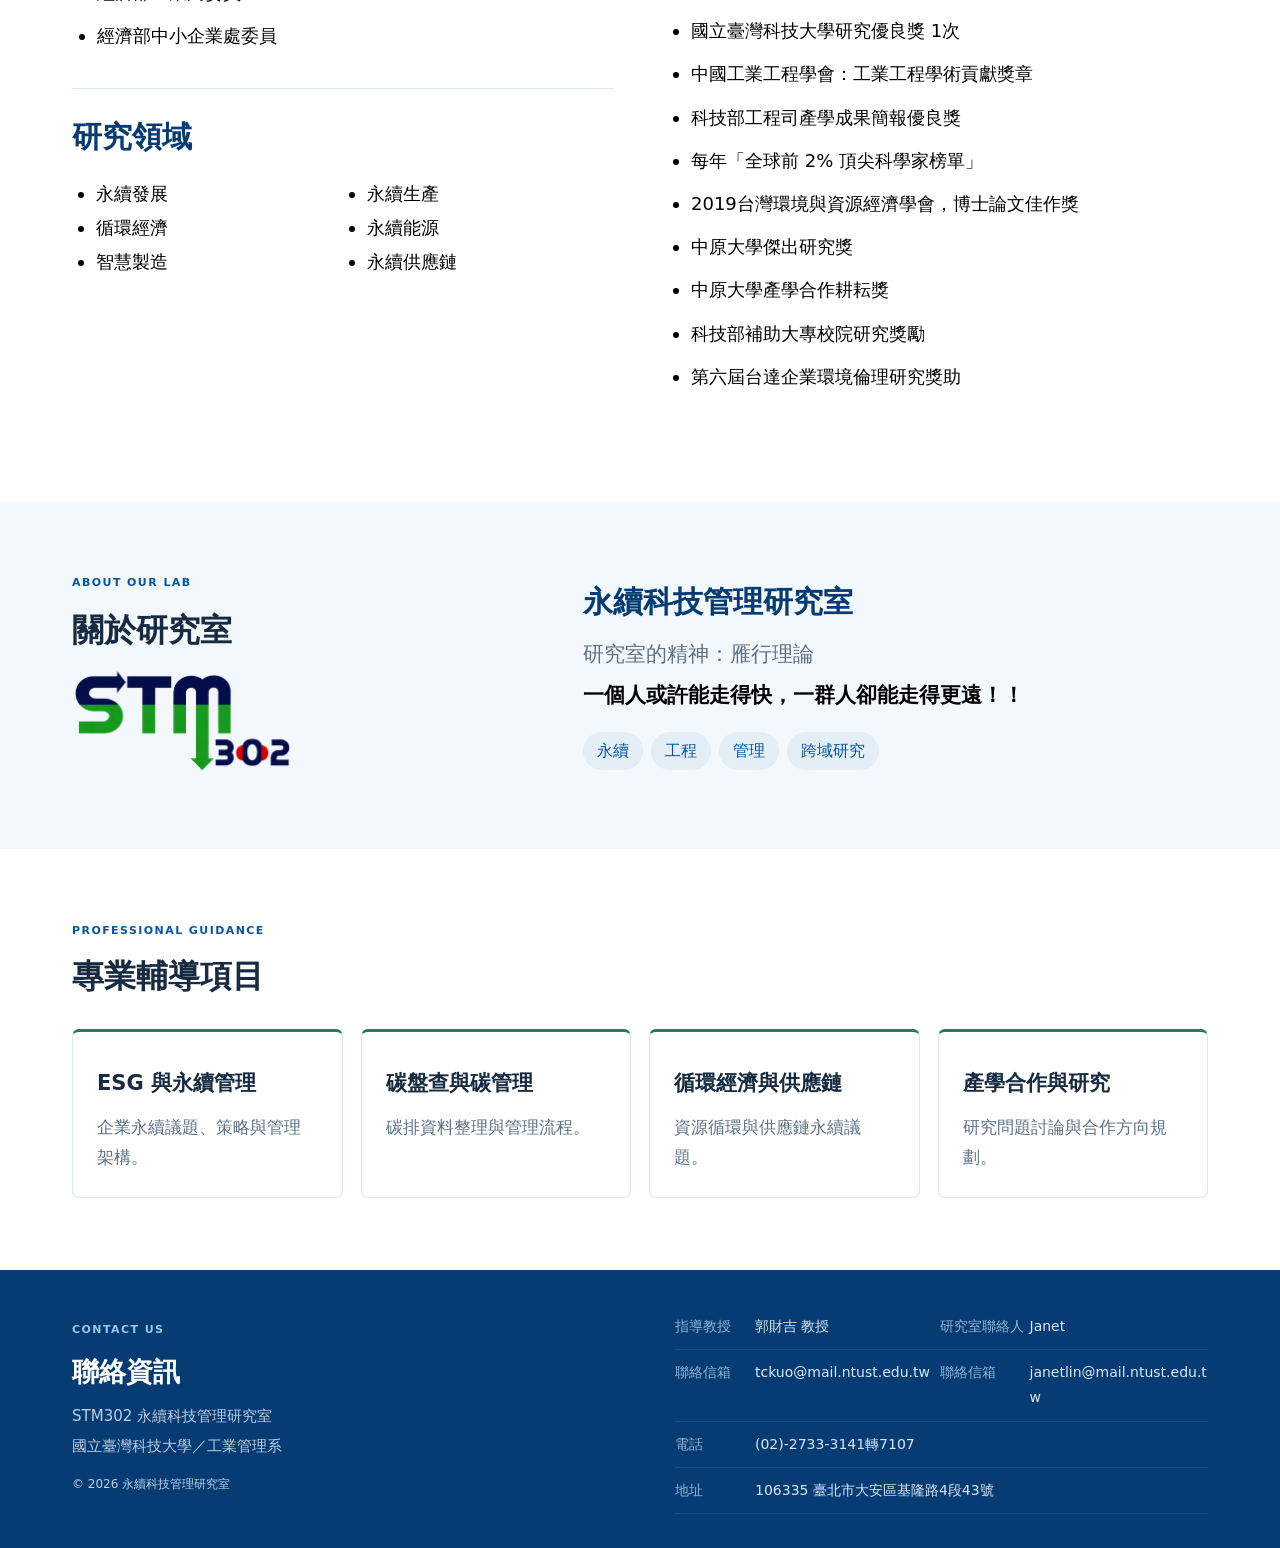
==== commit 31085cb4: "Add English site and localized content Create English versions of the main pages, add localized cont" ====
--- a/index.html
+++ b/index.html
@@ -6,10 +6,10 @@
   <title>永續科技管理研究室 STM302</title>
   <meta name="description"
         content="國立臺灣科技大學工業管理系永續科技管理研究室（STM302），由郭財吉教授指導，研究領域涵蓋永續發展、循環經濟、智慧製造、永續生產、永續能源及永續供應鏈。">
-  <link rel="canonical" href="https://stm302.github.io/ntust-stm302/">
+
   <link href="style.css" rel="stylesheet">
   <script defer src="script.js"></script>
-</head>
+<link rel="canonical" href="https://stm302.github.io/ntust-stm302/"><link rel="alternate" hreflang="zh-Hant" href="https://stm302.github.io/ntust-stm302/"><link rel="alternate" hreflang="en" href="https://stm302.github.io/ntust-stm302/en/"><link rel="alternate" hreflang="x-default" href="https://stm302.github.io/ntust-stm302/"></head>
 <body>
   <script>document.documentElement.classList.add('has-js');</script>
   <a class="skip-link" href="#main">跳至主要內容</a>
@@ -17,7 +17,7 @@
   <div class="topbar">
     <div class="wrap">
       <span>TAIWAN TECH · DEPARTMENT OF INDUSTRIAL MANAGEMENT</span>
-      <span>STM302</span>
+      <div class="topbar-actions"><span>STM302</span><a class="language-switch" href="en/index.html" lang="en" hreflang="en" aria-label="Switch to English">EN</a></div>
     </div>
   </div>
 
--- a/style.css
+++ b/style.css
@@ -2880,6 +2880,7 @@
   place-items: center;
   width: 96px;
   justify-self: center;
+  transform: translateX(30px);
 }
 .header-lab-mark img {
   display: block;
@@ -3027,6 +3028,7 @@
     grid-area: mark;
     width: 82px;
     justify-self: end;
+    transform: none;
   }
   .header-lab-mark img {
     width: 78px;
@@ -3129,3 +3131,146 @@
     line-height: 1.9;
   }
 }
+
+/* 2026-11-05：中英文版本切換與英文頁首排版。 */
+.topbar-actions {
+  display: flex;
+  align-items: center;
+  gap: 12px;
+}
+
+.language-switch {
+  display: inline-flex;
+  align-items: center;
+  justify-content: center;
+  min-width: 38px;
+  min-height: 25px;
+  padding: 2px 9px;
+  border: 1px solid #9fc5e4;
+  border-radius: 999px;
+  color: #fff;
+  font-size: 11px;
+  font-weight: 700;
+  letter-spacing: .04em;
+  line-height: 1;
+}
+
+.language-switch:hover {
+  border-color: #fff;
+  background: #ffffff1a;
+}
+
+html[lang="en"] body {
+  font-family: Arial,"Helvetica Neue",system-ui,sans-serif;
+}
+
+html[lang="en"] .site-header .nav {
+  grid-template-columns: minmax(185px,220px) minmax(230px,300px) 82px minmax(0,1fr);
+  column-gap: 14px;
+}
+
+html[lang="en"] .site-header .department {
+  min-width: 0;
+}
+
+html[lang="en"] .department-link {
+  font-size: 14px;
+}
+
+html[lang="en"] .lab-home-link {
+  font-size: 15px;
+  line-height: 1.35;
+}
+
+html[lang="en"] .site-header .nav-links {
+  gap: 13px;
+  font-size: 15px;
+}
+
+html[lang="en"] .hero-centered h1 {
+  width: 100%;
+  max-width: none;
+  font-size: clamp(32px,3.4vw,52px);
+  text-align: center;
+  white-space: nowrap;
+}
+
+html[lang="en"] .hero-centered,
+html[lang="en"] .hero-subtitle {
+  text-align: center;
+}
+
+/* 英文版採用較精簡的臺科大識別尺寸；中文版保留線上版面。 */
+html[lang="en"] .school-logo-link {
+  width: 100%;
+  max-width: 220px;
+}
+
+/* 英文單字不可套用中文的左右對齊，否則瀏覽器會強行拉大字距。 */
+html[lang="en"] .industry-guidance-grid li {
+  line-height: 1.65;
+  text-align: left;
+  text-align-last: auto;
+  word-spacing: normal;
+  overflow-wrap: normal;
+  hyphens: auto;
+  text-wrap: pretty;
+}
+
+@media (max-width:1100px) {
+  html[lang="en"] .site-header .nav {
+    grid-template-columns: minmax(165px,195px) minmax(205px,255px) 68px minmax(0,1fr);
+    column-gap: 10px;
+  }
+
+  html[lang="en"] .site-header .nav-links {
+    gap: 9px;
+    font-size: 13px;
+  }
+}
+
+@media (max-width:950px) {
+  html[lang="en"] .site-header .nav {
+    grid-template-columns: minmax(0,1fr) auto;
+  }
+
+  html[lang="en"] .site-header .department {
+    min-width: 0;
+  }
+
+  html[lang="en"] .department-link {
+    font-size: 15px;
+  }
+
+  html[lang="en"] .lab-home-link {
+    font-size: 16px;
+  }
+
+  html[lang="en"] .site-header .nav-links {
+    gap: 0;
+    font-size: 16px;
+  }
+
+  html[lang="en"] .hero-centered h1 {
+    max-width: 760px;
+    white-space: normal;
+  }
+}
+
+@media (max-width:680px) {
+  .topbar-actions {
+    gap: 8px;
+  }
+
+  .language-switch {
+    min-width: 34px;
+    min-height: 23px;
+    padding: 2px 7px;
+    font-size: 10px;
+  }
+
+  html[lang="en"] .hero-centered h1 {
+    font-size: 30px;
+    line-height: 1.3;
+  }
+}
